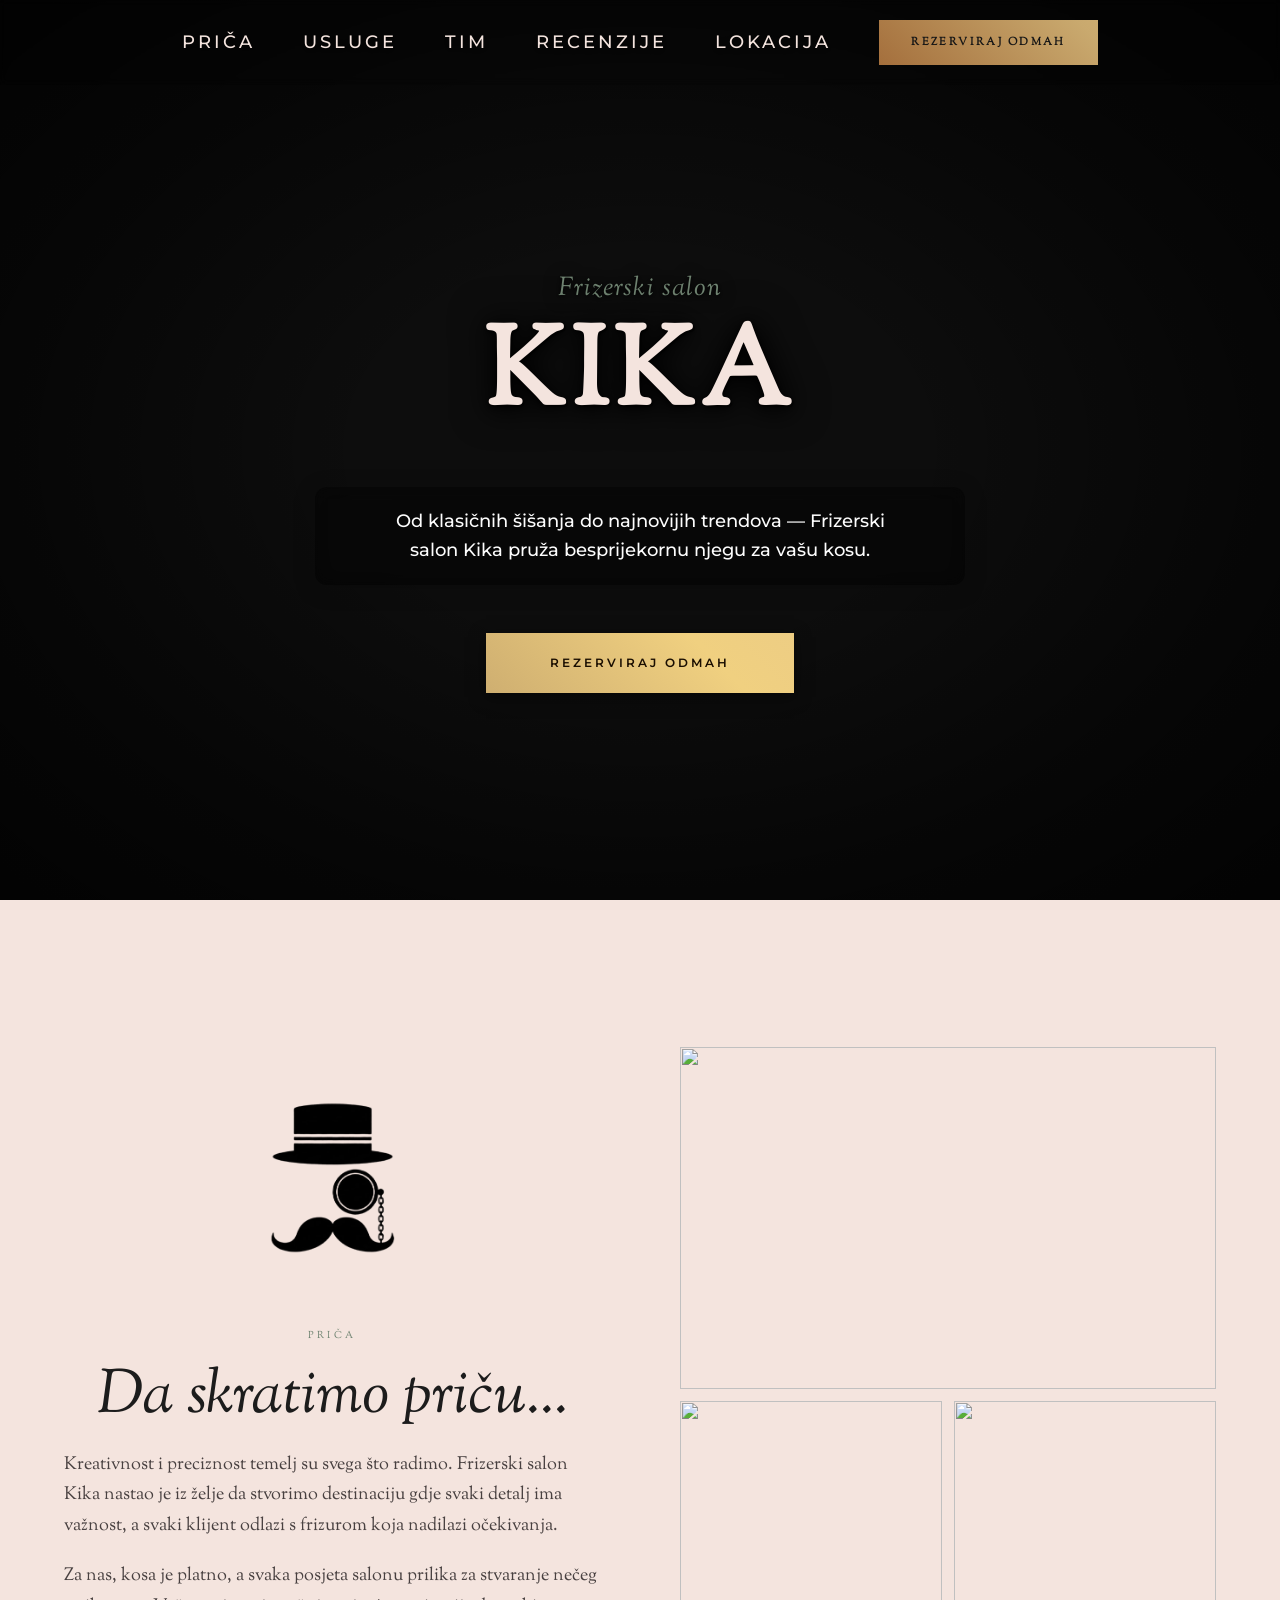
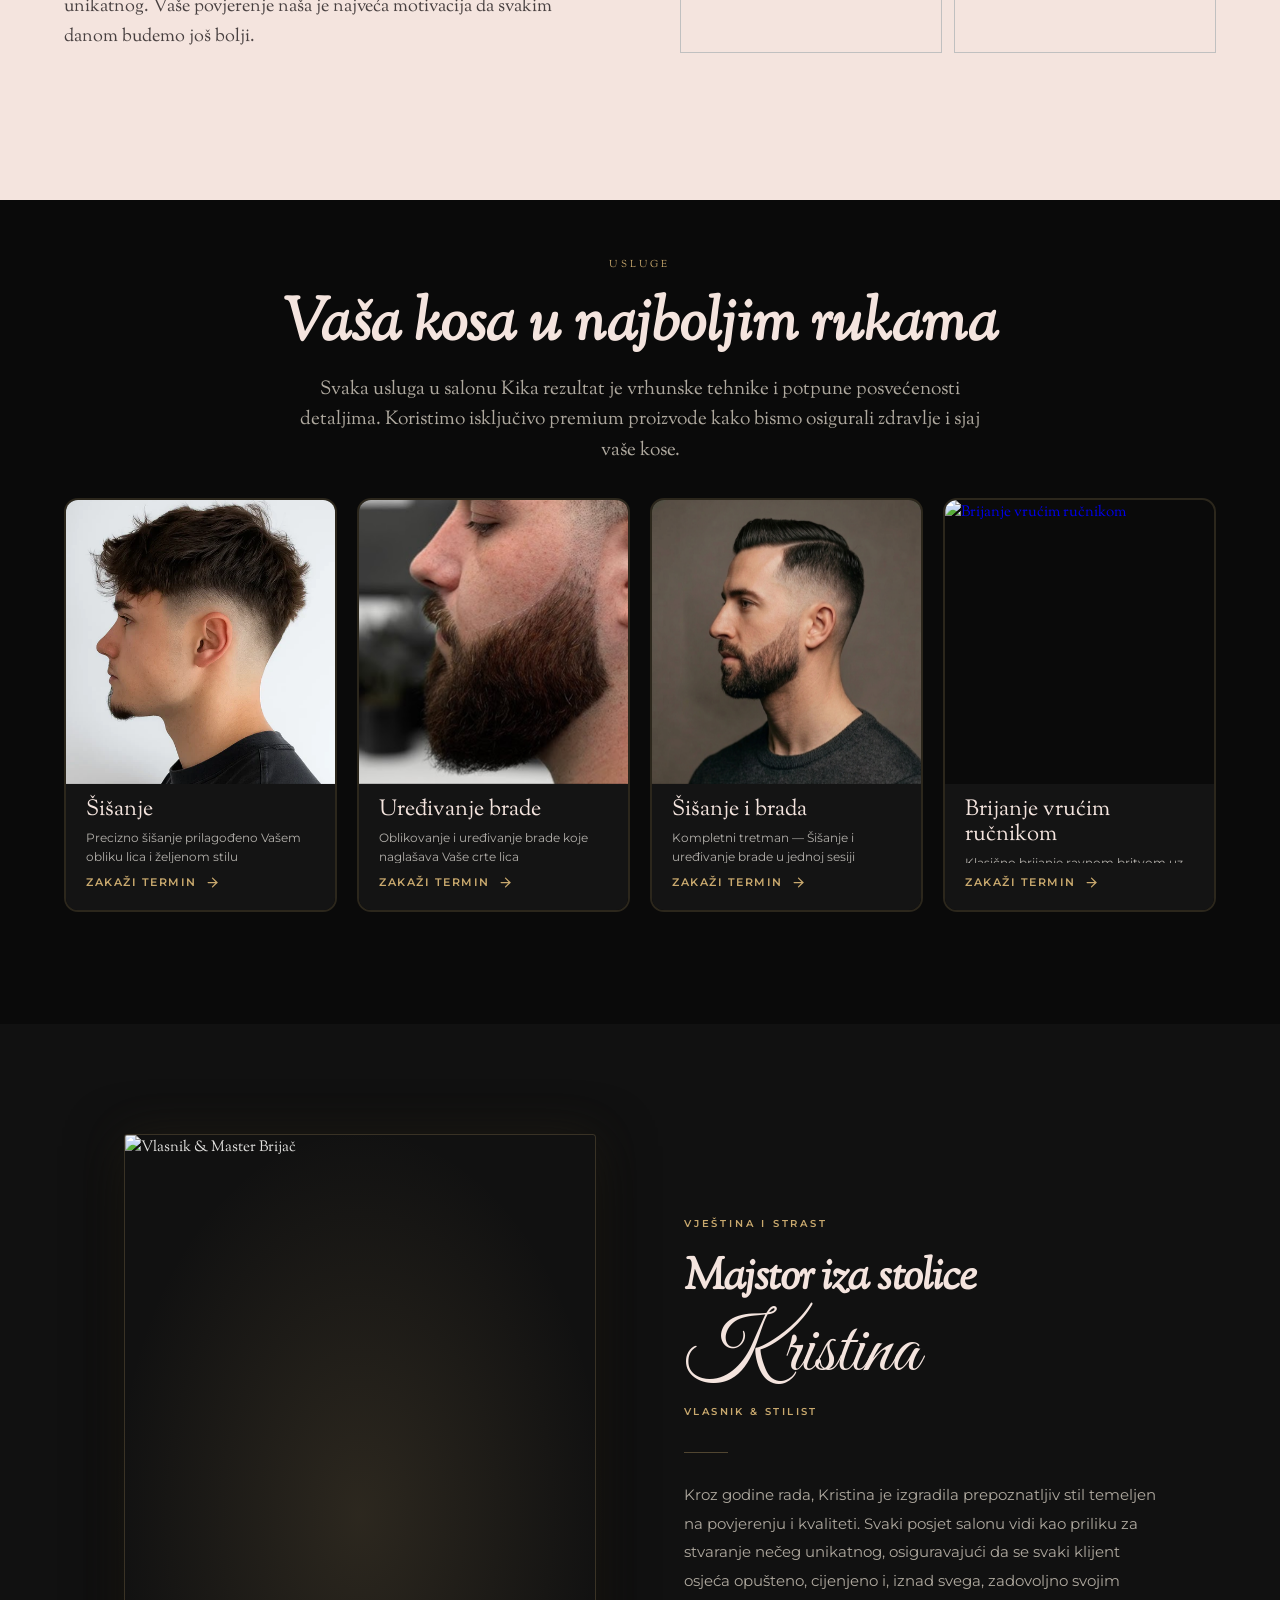
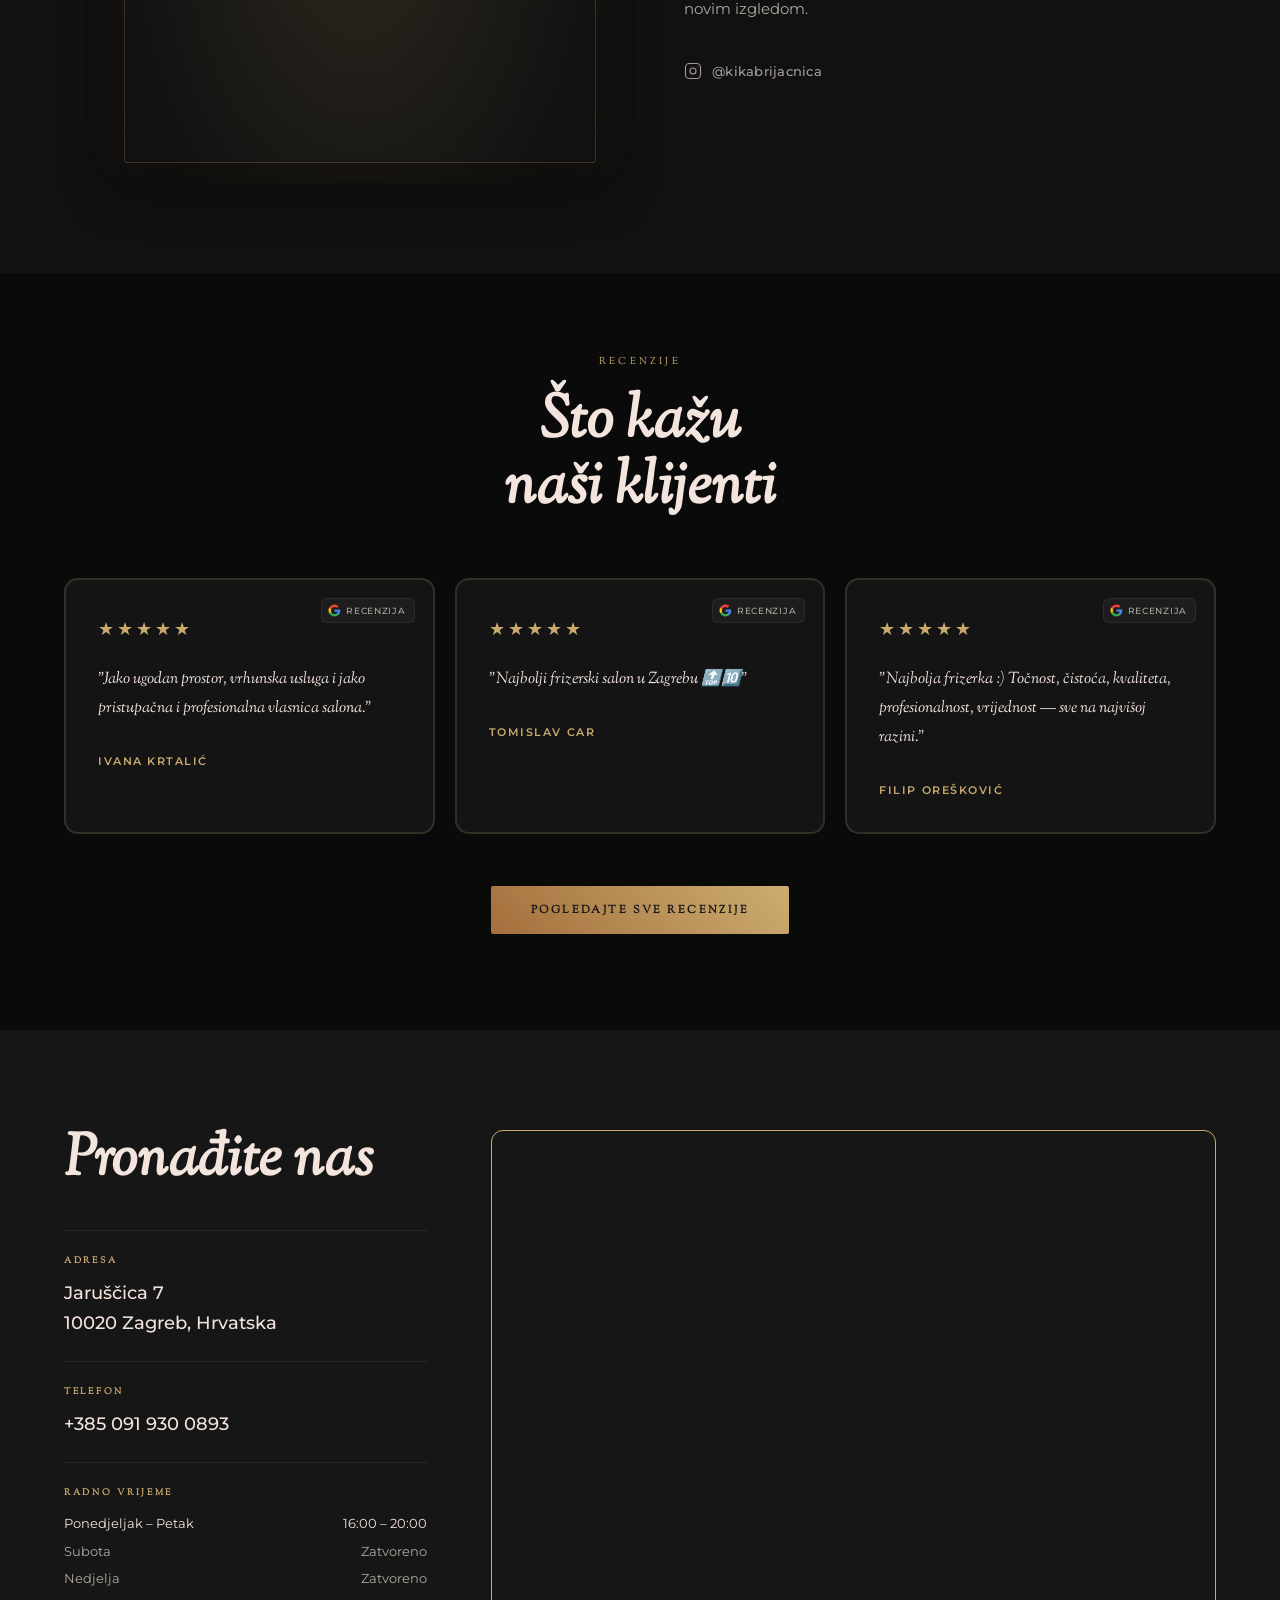
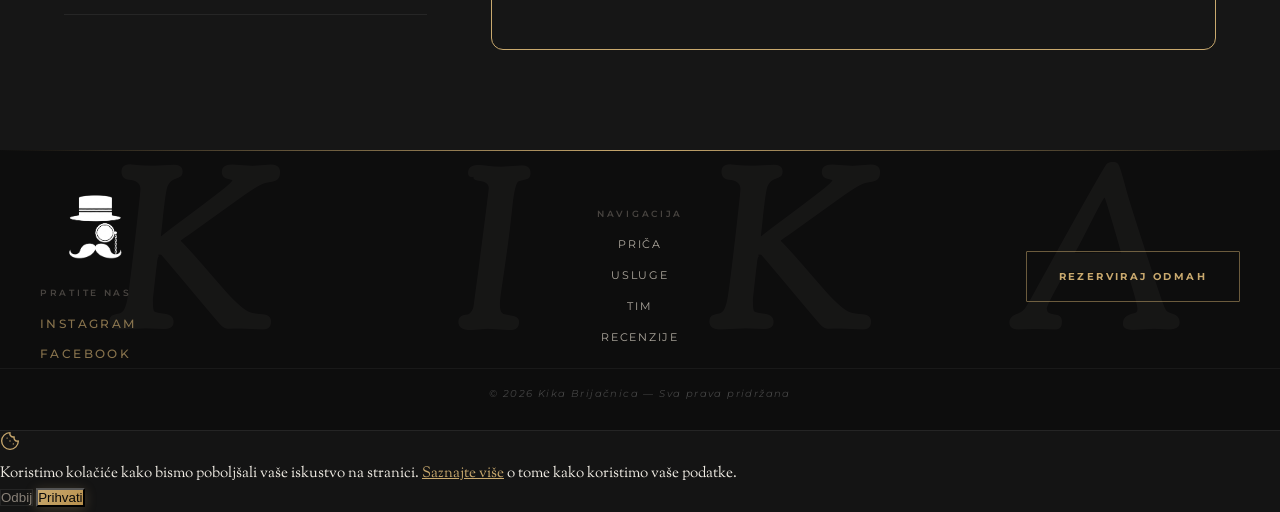
==== index.html @ 7598cb96 "Fix cookie banner not appearing — move JS after banner HTML The consent script was inside the main s" ====
<!DOCTYPE html>
<html lang="hr">
<head>
  <meta charset="UTF-8">
  <meta name="viewport" content="width=device-width, initial-scale=1.0">
  <title>Kika Brijačnica</title>
  <link rel="preconnect" href="https://fonts.googleapis.com">
  <link rel="preconnect" href="https://fonts.gstatic.com" crossorigin>
  <link href="https://fonts.googleapis.com/css2?family=Sorts+Mill+Goudy:ital@0;1&family=Montserrat:wght@300;400;500;600&family=Great+Vibes&display=swap" rel="stylesheet">
  <link rel="stylesheet" href="style.css">
  <style>
    body {
      background-color: var(--dark);
      color: var(--text-grey);
      font-family: 'Sorts Mill Goudy', Georgia, serif;
      font-size: 15px;
      line-height: 1.7;
    }

    /* ─── NAVIGACIJA ─── */
    nav#main-nav {
      position: fixed;
      top: 0; left: 0; right: 0;
      z-index: 100;
      display: flex;
      justify-content: center;
      padding: 0 32px;
      background: rgba(0, 0, 0, 0.1);
      backdrop-filter: blur(4px);
      -webkit-backdrop-filter: blur(4px);
      transition: top 0.45s cubic-bezier(0.4,0,0.2,1),
                  background 0.45s ease,
                  backdrop-filter 0.45s ease;
    }

    .nav-bar {
      width: 100%;
      max-width: 1100px;
      display: flex;
      align-items: center;
      justify-content: center;
      padding: 20px 0;
      transition: background 0.45s cubic-bezier(0.4,0,0.2,1),
                  padding 0.45s cubic-bezier(0.4,0,0.2,1),
                  border-radius 0.45s cubic-bezier(0.4,0,0.2,1),
                  box-shadow 0.45s cubic-bezier(0.4,0,0.2,1);
    }

    .nav-links-desktop {
      display: flex;
      align-items: center;
      gap: 48px;
    }

    .nav-link {
      font-family: 'Montserrat', sans-serif;
      font-size: 18px;
      font-weight: 500;
      text-transform: uppercase;
      letter-spacing: 3px;
      color: var(--cream);
      text-decoration: none;
      text-shadow: 0px 2px 10px rgba(0,0,0,0.9);
      transition: color 0.3s ease, transform 0.3s ease;
    }

    .nav-link:hover {
      color: #c9a96e;
      transform: translateY(-1px);
    }

    .nav-cta {
      position: relative;
      display: inline-block;
      padding: 13px 32px;
      border: none;
      color: var(--dark);
      background: linear-gradient(45deg, #a16a38, #c9a96e, #e8c88a);
      background-size: 200% 200%;
      background-position: left center;
      text-decoration: none;
      text-transform: uppercase;
      letter-spacing: 0.22em;
      font-size: 11px;
      font-family: 'Sorts Mill Goudy', serif;
      font-weight: 600;
      cursor: pointer;
      transition: background-position 0.5s ease, transform 0.3s ease;
      z-index: 0;
    }

    .nav-cta::after {
      content: '';
      position: absolute;
      inset: 0;
      top: 8px;
      background: linear-gradient(45deg, #a16a38, #c9a96e, #e8c88a);
      background-size: 200% 200%;
      background-position: left center;
      filter: blur(14px);
      opacity: 0;
      z-index: -1;
      transition: opacity 0.5s ease, background-position 0.5s ease;
    }

    .nav-cta:hover {
      background-position: right center;
      transform: translateY(-2px);
    }

    .nav-cta:hover::after {
      opacity: 0.65;
      background-position: right center;
    }

    .nav-hamburger {
      display: none;
      background: none;
      border: none;
      cursor: pointer;
      color: var(--cream);
      padding: 4px;
      line-height: 0;
    }

    /* ── Scrolled: floating pill (desktop only) ── */
    @media (min-width: 768px) {
      nav#main-nav.scrolled {
        top: 16px;
        background: transparent;
        backdrop-filter: none;
        -webkit-backdrop-filter: none;
      }
      nav#main-nav.scrolled .nav-bar {
        background: rgba(10, 10, 10, 0.82);
        backdrop-filter: blur(18px);
        -webkit-backdrop-filter: blur(18px);
        border-radius: 60px;
        padding: 14px 44px;
        border: 1px solid rgba(255,255,255,0.07);
        box-shadow: 0 8px 32px rgba(0,0,0,0.55);
      }
    }

    /* ── Mobile ── */
    @media (max-width: 767px) {
      .nav-links-desktop { display: none; }
      .nav-hamburger { display: flex; align-items: center; justify-content: center; }
      .nav-bar { justify-content: flex-end; padding: 16px 0; }
      nav#main-nav.scrolled .nav-bar {
        background: rgba(10, 10, 10, 0.82);
        backdrop-filter: blur(18px);
        -webkit-backdrop-filter: blur(18px);
        border-radius: 12px;
        padding: 10px 20px;
        border: 1px solid rgba(255,255,255,0.07);
        box-shadow: 0 4px 16px rgba(0,0,0,0.5);
      }
    }

    /* ── Mobile overlay menu ── */
    .nav-mobile {
      position: fixed;
      inset: 0;
      z-index: 99;
      background: rgba(10, 10, 10, 0.97);
      backdrop-filter: blur(20px);
      -webkit-backdrop-filter: blur(20px);
      display: flex;
      flex-direction: column;
      align-items: center;
      justify-content: center;
      gap: 0;
      opacity: 0;
      pointer-events: none;
      transition: opacity 0.35s cubic-bezier(0.4,0,0.2,1);
    }

    .nav-mobile.open {
      opacity: 1;
      pointer-events: auto;
    }

    .nav-mobile .nav-link {
      font-size: 28px;
      letter-spacing: 4px;
      padding: 18px 0;
      text-shadow: none;
      border-bottom: 1px solid rgba(255,255,255,0.06);
      width: 240px;
      text-align: center;
    }

    .nav-mobile .nav-cta {
      margin-top: 32px;
      font-size: 13px;
      padding: 16px 48px;
    }

    /* ─── HERO ─── */
    .hero {
      position: relative;
      min-height: 100vh;
      display: flex;
      align-items: center;
      overflow: hidden;
    }

    .hero-video {
      position: absolute;
      inset: 0;
      width: 100%;
      height: 100%;
      object-fit: cover;
      object-position: center center;
      z-index: 0;
    }

    /* uniform dark veil over the full video */
    .hero::before {
      content: '';
      position: absolute;
      inset: 0;
      background: rgba(0, 0, 0, 0.42);
      z-index: 1;
      pointer-events: none;
    }

    /* vignette — dark edges pull focus to the centre text */
    .hero::after {
      content: '';
      position: absolute;
      inset: 0;
      background: radial-gradient(
        ellipse at center,
        transparent 30%,
        rgba(0, 0, 0, 0.55) 70%,
        rgba(0, 0, 0, 0.80) 100%
      );
      z-index: 1;
      pointer-events: none;
    }

    .hero-inner {
      position: relative;
      z-index: 2;
      display: flex;
      flex-direction: column;
      align-items: center;
      justify-content: center;
      width: 100%;
      min-height: 100vh;
      padding: 140px 60px 80px;
      margin: 0;
      text-align: center;
    }

    .hero-badge {
      width: 220px;
      height: 220px;
      object-fit: contain;
      display: block;
      margin: 0 auto 32px;
    }

    .hero-content {
      display: flex;
      flex-direction: column;
      align-items: center;
      text-align: center;
    }

    .eyebrow {
      font-size: 26px;
      font-style: italic;
      color: var(--green);
      display: block;
      margin-bottom: 16px;
      letter-spacing: 0.04em;
      text-shadow: 0 2px 16px rgba(0,0,0,1), 0 1px 4px rgba(0,0,0,0.9);
    }

    .hero-title {
      font-size: clamp(64px, 9vw, 110px);
      line-height: 0.95;
      letter-spacing: 0.06em;
      color: var(--cream);
      text-transform: uppercase;
      margin-bottom: 36px;
      text-shadow:
        0 0 40px rgba(0,0,0,1),
        0 4px 24px rgba(0,0,0,0.95),
        0 2px 6px rgba(0,0,0,0.9),
        2px 2px 0px rgba(0,0,0,0.5);
    }

    .hero-body {
      font-family: 'Montserrat', sans-serif;
      font-size: 18px;
      font-weight: 500;
      color: #FDFDFD;
      line-height: 1.6;
      text-wrap: balance;
      margin-top: 20px;
      margin-bottom: 48px;
      margin-left: auto;
      margin-right: auto;
      max-width: 650px;
      padding: 20px;
      background-color: rgba(0, 0, 0, 0.3);
      backdrop-filter: blur(8px);
      -webkit-backdrop-filter: blur(8px);
      border-radius: 12px;
      filter: drop-shadow(0px 4px 10px rgba(0,0,0,0.5));
    }

    .cta-btn {
      position: relative;
      display: inline-block;
      padding: 20px 64px;
      border: none;
      color: #1a0e00;
      background: linear-gradient(45deg, #c9a96e, #f0d080, #e8c88a, #c9a96e);
      background-size: 250% 250%;
      background-position: left center;
      text-decoration: none;
      text-transform: uppercase;
      letter-spacing: 3px;
      font-size: 12px;
      font-family: 'Montserrat', sans-serif;
      font-weight: 600;
      cursor: pointer;
      box-shadow: 0 4px 15px rgba(0,0,0,0.5);
      transition: background-position 0.5s ease, transform 0.3s ease, filter 0.3s ease, box-shadow 0.3s ease;
      z-index: 0;
    }

    .cta-btn::after {
      content: '';
      position: absolute;
      inset: 0;
      top: 10px;
      background: linear-gradient(45deg, #c9a96e, #f0d080, #e8c88a);
      background-size: 250% 250%;
      background-position: left center;
      filter: blur(18px);
      opacity: 0;
      z-index: -1;
      transition: opacity 0.5s ease, background-position 0.5s ease;
    }

    .cta-btn:hover {
      background-position: right center;
      transform: translateY(-3px);
      filter: brightness(1.2);
      box-shadow: 0 8px 25px rgba(0,0,0,0.6);
    }

    .cta-btn:hover::after {
      opacity: 0.8;
      background-position: right center;
    }

    /* ─── SECTION LABEL ─── */
    .label {
      font-size: 10px;
      letter-spacing: 0.32em;
      text-transform: uppercase;
      color: var(--green);
      display: block;
      margin-bottom: 20px;
    }

    /* ─── PRIČA ─── */
    .story {
      background-color: var(--cream);
      min-height: 100vh;
      display: flex;
      align-items: center;
      /* apply font smoothing here so it cascades to all child text */
      -webkit-font-smoothing: antialiased;
      -moz-osx-font-smoothing: grayscale;
      /* counter any blurring introduced by the parent scale animation */
      backface-visibility: hidden;
      -webkit-backface-visibility: hidden;
    }

    .story-container {
      width: 100%;
      max-width: 1360px;
      margin: 0 auto;
      padding: 80px 64px;
      display: grid;
      grid-template-columns: 1fr 1fr;
      gap: 80px;
      /* stretch forces both columns to the same height as the taller one */
      align-items: stretch;
    }

    .story-text {
      display: flex;
      flex-direction: column;
      align-items: center;
      /* push items to fill the column height so the bottom of the text
         block aligns with the bottom of the image grid */
      justify-content: space-between;
      height: 100%;
    }

    .story-text .label {
      color: var(--green);
      margin-bottom: 0; /* spacing handled by space-between */
    }

    .story-text h2 {
      font-size: clamp(40px, 4.8vw, 62px);
      color: #1c1c1c;
      line-height: 1.08;
      font-style: italic;
      font-weight: 400;
      margin-bottom: 0; /* space-between manages the gaps */
      text-align: center;
      width: 100%;
    }

    .story-text p {
      font-size: 18px;
      font-weight: 500;
      color: #484040;
      line-height: 1.7;
      margin-bottom: 0; /* space-between manages the gaps */
      width: 100%;
      text-align: left;
    }

    .story-photos {
      display: grid;
      grid-template-columns: 1fr 1fr;
      grid-template-rows: 38vh 28vh;
      gap: 12px;
    }

    .story-photos .photo-wide {
      grid-column: 1 / -1;
    }

    .story-photos img {
      width: 100%;
      height: 100%;
      object-fit: cover;
      display: block;
    }

    /* ─── USLUGE ─── */
    .services {
      background-color: #0a0a0a;
      padding: 56px 0 112px;
      -webkit-font-smoothing: antialiased;
      -moz-osx-font-smoothing: grayscale;
    }

    .services-header {
      max-width: 1360px;
      margin: 0 auto 32px;
      padding: 0 64px;
      text-align: center;
    }

    .services-header .label { color: #c9a96e; }

    .services-header h2 {
      font-size: clamp(32px, 4.8vw, 60px);
      color: var(--cream);
      font-style: italic;
      line-height: 1.1;
      margin-bottom: 16px;
    }

    .services-header p {
      color: var(--medium-grey);
      font-size: 19px;
      max-width: 680px;
      line-height: 1.6;
      margin: 0 auto;
    }

    .services-grid {
      max-width: 1360px;
      margin: 0 auto;
      padding: 0 64px;
      display: grid;
      grid-template-columns: repeat(4, 1fr);
      gap: 20px;
    }

    .service-slide {
      opacity: 1;
    }

    /* ── 21st.dev spotlight-card border glow (element-relative coords) ── */
    .service-slide a {
      display: flex;
      flex-direction: column;
      height: clamp(360px, 46vh, 460px);
      text-decoration: none;
      position: relative;
      touch-action: pan-y;
      --base: 38;
      --spread: 20;
      --radius: 14;
      --border: 2;
      --size: 320;
      --border-size: calc(var(--border) * 1px);
      --spotlight-size: calc(var(--size) * 1px);
      --hue: calc(var(--base) + (var(--xp, 0) * var(--spread)));
      --border-spot-opacity: 1;
      --border-light-opacity: 0.5;
      border-radius: calc(var(--radius) * 1px);
      border: var(--border-size) solid rgba(201, 169, 110, 0.18);
      transition: border-color 0.25s ease, box-shadow 0.25s ease;
    }

    /* Box-shadow glow + spotlight — desktop only (viewport-based, reliable on all browsers) */
    @media (min-width: 769px) {
      .service-slide a:hover {
        border-color: rgba(201, 169, 110, 0.55);
        box-shadow: 0 0 28px rgba(201, 169, 110, 0.4), 0 0 64px rgba(201, 169, 110, 0.18);
      }
    }

    /* Kill spotlight gradient variables on mobile */
    @media (max-width: 768px) {
      .service-slide a {
        --border-spot-opacity: 0;
        --border-light-opacity: 0;
      }
    }

    /* Shared pseudo-element base — border-strip masked gradient overlay */
    .service-slide a::before,
    .service-slide a::after {
      pointer-events: none;
      content: "";
      position: absolute;
      inset: calc(var(--border-size) * -1);
      border: var(--border-size) solid transparent;
      border-radius: calc(var(--radius) * 1px + var(--border-size));
      mask: linear-gradient(transparent, transparent), linear-gradient(white, white);
      mask-clip: padding-box, border-box;
      mask-composite: intersect;
      -webkit-mask: linear-gradient(#fff 0 0) content-box, linear-gradient(#fff 0 0);
      -webkit-mask-composite: xor;
    }

    /* Gold spotlight — element-relative cursor coords, border strip only */
    .service-slide a::before {
      background-image: radial-gradient(
        calc(var(--spotlight-size) * 0.75) calc(var(--spotlight-size) * 0.75) at
        var(--cx, -9999px) var(--cy, -9999px),
        hsl(var(--hue) 100% 65% / var(--border-spot-opacity)),
        transparent 100%
      );
      filter: brightness(3);
    }

    /* White sparkle — crisp hot-spot on the lit edge */
    .service-slide a::after {
      background-image: radial-gradient(
        calc(var(--spotlight-size) * 0.5) calc(var(--spotlight-size) * 0.5) at
        var(--cx, -9999px) var(--cy, -9999px),
        hsl(0 0% 100% / var(--border-light-opacity)),
        transparent 100%
      );
    }

    /* Blurred inner element — creates soft diffuse outer bloom via its ::before */
    .service-glow-inner {
      position: absolute;
      inset: 0;
      border-radius: calc(var(--radius) * 1px);
      filter: blur(calc(var(--border-size) * 10));
      background: none;
      pointer-events: none;
      will-change: filter;
    }

    .service-glow-inner::before {
      pointer-events: none;
      content: "";
      position: absolute;
      inset: -10px;
      border: 10px solid transparent;
      border-radius: calc(var(--radius) * 1px);
      background-image: radial-gradient(
        calc(var(--spotlight-size) * 0.75) calc(var(--spotlight-size) * 0.75) at
        var(--cx, -9999px) var(--cy, -9999px),
        hsl(var(--hue) 100% 65% / var(--border-spot-opacity)),
        transparent 100%
      );
      filter: brightness(3);
      mask: linear-gradient(transparent, transparent), linear-gradient(white, white);
      mask-clip: padding-box, border-box;
      mask-composite: intersect;
      -webkit-mask: linear-gradient(#fff 0 0) content-box, linear-gradient(#fff 0 0);
      -webkit-mask-composite: xor;
    }

    .service-card-img-wrap {
      flex: 3;
      min-height: 0;
      overflow: hidden;
      border-radius: 12px 12px 0 0;
    }

    .service-card-img {
      width: 100%;
      height: 100%;
      object-fit: cover;
      object-position: center;
      display: block;
      transition: transform 0.45s ease;
      will-change: transform;
    }

    .service-slide a:hover .service-card-img {
      transform: scale(1.06);
    }

    .service-card-text-body {
      flex: 1;
      min-height: 0;
      display: flex;
      flex-direction: column;
      padding: 14px 20px 18px;
      background: #141414;
      border-radius: 0 0 12px 12px;
    }

    .service-card-title {
      font-family: 'Sorts Mill Goudy', Georgia, serif;
      font-size: 22px;
      font-weight: 400;
      color: var(--cream);
      margin-bottom: 6px;
      line-height: 1.15;
    }

    .service-card-desc {
      font-family: 'Montserrat', sans-serif;
      font-size: 12px;
      font-weight: 400;
      color: rgba(240,236,228,0.72);
      line-height: 1.55;
      margin-bottom: 10px;
      display: -webkit-box;
      -webkit-line-clamp: 2;
      line-clamp: 2;
      -webkit-box-orient: vertical;
      overflow: hidden;
    }

    .service-card-link {
      display: flex;
      align-items: center;
      gap: 8px;
      font-family: 'Montserrat', sans-serif;
      font-size: 11px;
      font-weight: 600;
      letter-spacing: 0.14em;
      text-transform: uppercase;
      color: #c9a96e;
      transition: gap 0.25s ease;
      margin-top: auto;
    }

    .service-card-link svg {
      width: 15px;
      height: 15px;
      stroke: currentColor;
      fill: none;
      stroke-width: 2;
      stroke-linecap: round;
      stroke-linejoin: round;
      display: block;
      transition: transform 0.25s ease;
    }

    .service-slide a:hover .service-card-link { gap: 13px; }
    .service-slide a:hover .service-card-link svg { transform: translateX(3px); }

    /* ─── SERVICES: mobile ─── */
    @media (max-width: 768px) {
      .services-grid {
        grid-template-columns: 1fr;
        padding: 0 20px;
        gap: 20px;
      }

      .service-slide a {
        height: auto;
      }

      .service-card-img-wrap {
        flex: none;
        height: 220px;
      }

      .service-card-title {
        font-size: 18px;
      }

      .service-card-text-body {
        padding: 12px 16px 16px;
      }
    }

    /* ─── TIM ─── */
    .team {
      background-color: #111;
      padding: 110px 0;
    }

    .team-container {
      max-width: 1160px;
      margin: 0 auto;
      padding: 0 64px;
    }

    .team-split {
      display: grid;
      grid-template-columns: 1fr 1fr;
      gap: 88px;
      align-items: center;
    }

    .team-photo-side {
      position: relative;
    }

    .team-photo-glow {
      position: absolute;
      inset: -20px;
      border-radius: 6px;
      background: radial-gradient(ellipse at 50% 60%, rgba(201,169,110,0.15) 0%, transparent 68%);
      z-index: 0;
      pointer-events: none;
    }

    .team-photo-frame {
      position: relative;
      z-index: 1;
      border-radius: 3px;
      overflow: hidden;
      border: 1px solid rgba(201,169,110,0.22);
      box-shadow: 0 0 48px rgba(201,169,110,0.1), 0 12px 56px rgba(0,0,0,0.75);
    }

    .team-photo-frame img {
      width: 100%;
      display: block;
      aspect-ratio: 3/4;
      object-fit: cover;
    }

    .team-content-side {
      display: flex;
      flex-direction: column;
    }

    .team-eyebrow {
      font-family: 'Montserrat', sans-serif;
      font-size: 10px;
      font-weight: 600;
      letter-spacing: 0.28em;
      text-transform: uppercase;
      color: #c9a96e;
      margin-bottom: 22px;
    }

    .team-content-side h2 {
      font-family: 'Sorts Mill Goudy', Georgia, serif;
      font-size: clamp(26px, 3.5vw, 44px);
      color: var(--cream);
      font-style: italic;
      letter-spacing: -0.02em;
      line-height: 1.15;
      margin-bottom: 8px;
    }

    .team-barber-name {
      font-family: 'Great Vibes', cursive;
      font-size: clamp(52px, 6vw, 82px);
      color: var(--cream);
      line-height: 1.05;
      margin-bottom: 10px;
    }

    .team-barber-title {
      font-family: 'Montserrat', sans-serif;
      font-size: 10px;
      font-weight: 600;
      letter-spacing: 0.24em;
      text-transform: uppercase;
      color: #c9a96e;
      margin-bottom: 32px;
    }

    .team-divider {
      width: 44px;
      height: 1px;
      background: rgba(201,169,110,0.35);
      margin-bottom: 28px;
    }

    .team-bio {
      font-family: 'Montserrat', sans-serif;
      font-size: 15px;
      color: var(--medium-grey);
      line-height: 1.9;
      margin-bottom: 36px;
    }

    .team-insta {
      display: inline-flex;
      align-items: center;
      gap: 10px;
      font-family: 'Montserrat', sans-serif;
      font-size: 13px;
      font-weight: 500;
      color: var(--cream);
      opacity: 0.65;
      text-decoration: none;
      letter-spacing: 0.02em;
      transition: opacity 0.3s cubic-bezier(0.16, 1, 0.3, 1), color 0.3s cubic-bezier(0.16, 1, 0.3, 1);
      width: fit-content;
    }

    .team-insta:hover {
      opacity: 1;
      color: #c9a96e;
    }

    .team-insta svg {
      width: 18px;
      height: 18px;
      stroke: currentColor;
      fill: none;
      flex-shrink: 0;
    }

    @media (max-width: 860px) {
      .team-split {
        grid-template-columns: 1fr;
        gap: 48px;
      }
      .team-container {
        padding: 0 24px;
      }
      .team {
        padding: 80px 0;
      }
      .team-photo-frame img {
        aspect-ratio: 4/5;
      }
    }

    @media (max-width: 768px) {
      .team-split {
        display: flex;
        flex-direction: column;
        gap: 36px;
      }
      .team-content-side {
        order: 1;
      }
      .team-photo-side {
        order: 2;
      }
    }

    /* ─── RECENZIJE ─── */
    .reviews {
      background-color: #0a0a0a;
      padding: 80px 0 96px;
      -webkit-font-smoothing: antialiased;
      -moz-osx-font-smoothing: grayscale;
    }

    .reviews-header {
      max-width: 1360px;
      margin: 0 auto 56px;
      padding: 0 64px;
      text-align: center;
    }

    .reviews-header .label { color: #c9a96e; }

    .reviews-header h2 {
      font-size: clamp(32px, 4.8vw, 60px);
      color: var(--cream);
      font-style: italic;
      line-height: 1.1;
    }

    .reviews-grid {
      max-width: 1360px;
      margin: 0 auto;
      padding: 0 64px;
      display: grid;
      grid-template-columns: repeat(3, 1fr);
      gap: 20px;
    }

    /* Review card with same glow technique as service cards */
    .review-card {
      touch-action: pan-y;
      position: relative;
      --base: 38;
      --spread: 20;
      --radius: 14;
      --border: 2;
      --size: 300;
      --border-size: calc(var(--border) * 1px);
      --spotlight-size: calc(var(--size) * 1px);
      --hue: calc(var(--base) + (var(--xp, 0) * var(--spread)));
      --border-spot-opacity: 1;
      --border-light-opacity: 0.5;
      border-radius: calc(var(--radius) * 1px);
      border: var(--border-size) solid rgba(201, 169, 110, 0.18);
      background: #141414;
      padding: 36px 32px 32px;
      transition: border-color 0.25s ease, box-shadow 0.25s ease;
    }

    /* Box-shadow glow + spotlight — desktop only */
    @media (min-width: 769px) {
      .review-card:hover {
        border-color: rgba(201, 169, 110, 0.55);
        box-shadow: 0 0 28px rgba(201, 169, 110, 0.4), 0 0 64px rgba(201, 169, 110, 0.18);
      }
    }

    /* Kill spotlight gradient variables on mobile */
    @media (max-width: 768px) {
      .review-card {
        --border-spot-opacity: 0;
        --border-light-opacity: 0;
      }
    }

    .review-card::before,
    .review-card::after {
      pointer-events: none;
      content: "";
      position: absolute;
      inset: calc(var(--border-size) * -1);
      border: var(--border-size) solid transparent;
      border-radius: calc(var(--radius) * 1px + var(--border-size));
      mask: linear-gradient(transparent, transparent), linear-gradient(white, white);
      mask-clip: padding-box, border-box;
      mask-composite: intersect;
      -webkit-mask: linear-gradient(#fff 0 0) content-box, linear-gradient(#fff 0 0);
      -webkit-mask-composite: xor;
    }

    .review-card::before {
      background-image: radial-gradient(
        calc(var(--spotlight-size) * 0.75) calc(var(--spotlight-size) * 0.75) at
        var(--cx, -9999px) var(--cy, -9999px),
        hsl(var(--hue) 100% 65% / var(--border-spot-opacity)),
        transparent 100%
      );
      filter: brightness(3);
    }

    .review-card::after {
      background-image: radial-gradient(
        calc(var(--spotlight-size) * 0.5) calc(var(--spotlight-size) * 0.5) at
        var(--cx, -9999px) var(--cy, -9999px),
        hsl(0 0% 100% / var(--border-light-opacity)),
        transparent 100%
      );
    }

    .review-glow-inner {
      position: absolute;
      inset: 0;
      border-radius: calc(var(--radius) * 1px);
      filter: blur(calc(var(--border-size) * 10));
      background: none;
      pointer-events: none;
      will-change: filter;
    }

    .review-glow-inner::before {
      pointer-events: none;
      content: "";
      position: absolute;
      inset: -10px;
      border: 10px solid transparent;
      border-radius: calc(var(--radius) * 1px);
      background-image: radial-gradient(
        calc(var(--spotlight-size) * 0.75) calc(var(--spotlight-size) * 0.75) at
        var(--cx, -9999px) var(--cy, -9999px),
        hsl(var(--hue) 100% 65% / var(--border-spot-opacity)),
        transparent 100%
      );
      filter: brightness(3);
      mask: linear-gradient(transparent, transparent), linear-gradient(white, white);
      mask-clip: padding-box, border-box;
      mask-composite: intersect;
      -webkit-mask: linear-gradient(#fff 0 0) content-box, linear-gradient(#fff 0 0);
      -webkit-mask-composite: xor;
    }

    .review-stars {
      color: #c9a96e;
      font-size: 18px;
      letter-spacing: 3px;
      margin-bottom: 20px;
      display: block;
    }

    .review-quote {
      font-family: 'Sorts Mill Goudy', Georgia, serif;
      font-size: 16px;
      font-style: italic;
      color: var(--cream);
      line-height: 1.8;
      margin-bottom: 28px;
    }

    .review-author {
      font-family: 'Montserrat', sans-serif;
      font-size: 11px;
      font-weight: 600;
      letter-spacing: 0.14em;
      text-transform: uppercase;
      color: #c9a96e;
    }

    .review-author-sub {
      font-family: 'Montserrat', sans-serif;
      font-size: 12px;
      font-weight: 400;
      color: var(--medium-grey);
      margin-top: 4px;
    }

    /* Google badge in card corner */
    .review-google-badge {
      position: absolute;
      top: 18px;
      right: 18px;
      display: flex;
      align-items: center;
      gap: 5px;
      background: rgba(255,255,255,0.04);
      border: 1px solid rgba(255,255,255,0.07);
      border-radius: 6px;
      padding: 4px 8px 4px 6px;
      font-family: 'Montserrat', sans-serif;
      font-size: 9px;
      font-weight: 500;
      letter-spacing: 0.08em;
      color: var(--medium-grey);
      text-transform: uppercase;
      pointer-events: none;
    }

    .review-google-badge svg {
      width: 13px;
      height: 13px;
      flex-shrink: 0;
    }

    /* "Pogledajte sve recenzije" CTA */
    .reviews-cta-wrap {
      text-align: center;
      margin-top: 52px;
    }

    .reviews-btn {
      position: relative;
      display: inline-block;
      padding: 15px 40px;
      border: none;
      color: var(--dark);
      background: linear-gradient(45deg, #a16a38, #c9a96e, #e8c88a);
      background-size: 200% 200%;
      background-position: left center;
      text-decoration: none;
      text-transform: uppercase;
      letter-spacing: 0.22em;
      font-size: 11px;
      font-family: 'Sorts Mill Goudy', serif;
      font-weight: 600;
      cursor: pointer;
      border-radius: 2px;
      transition: background-position 0.5s ease, transform 0.3s ease;
      z-index: 0;
    }

    .reviews-btn::after {
      content: '';
      position: absolute;
      inset: 0;
      top: 8px;
      background: linear-gradient(45deg, #a16a38, #c9a96e, #e8c88a);
      background-size: 200% 200%;
      background-position: left center;
      filter: blur(14px);
      opacity: 0;
      z-index: -1;
      border-radius: 2px;
      transition: opacity 0.5s ease, background-position 0.5s ease;
    }

    .reviews-btn:hover {
      background-position: right center;
      transform: translateY(-1px);
    }

    .reviews-btn:hover::after {
      opacity: 0.55;
      background-position: right center;
    }

    @media (max-width: 900px) {
      .reviews-grid { grid-template-columns: repeat(2, 1fr); }
    }
    @media (max-width: 600px) {
      .reviews-grid { grid-template-columns: 1fr; padding: 0 20px; }
      .reviews-header { padding: 0 20px; }
    }

    /* ─── LOKACIJA ─── */
    .location {
      background-color: var(--dark);
      padding: 100px 0;
    }

    .location-container {
      width: 100%;
      padding: 0 64px;
      display: grid;
      grid-template-columns: 4fr 8fr;
      gap: 64px;
      align-items: stretch;
    }

    .location-text {
      display: flex;
      flex-direction: column;
    }

    .location-text .label {
      display: block;
      margin-bottom: 14px;
    }

    .location-text h2 {
      font-size: clamp(36px, 4.5vw, 58px);
      color: var(--cream);
      font-style: italic;
      line-height: 1.1;
      margin-bottom: 36px;
    }

    .location-info {
      padding: 22px 0;
      border-top: 1px solid rgba(255,255,255,0.07);
    }

    .location-info:last-child {
      border-bottom: 1px solid rgba(255,255,255,0.07);
    }

    .location-info h4 {
      font-size: 9px;
      letter-spacing: 0.3em;
      text-transform: uppercase;
      color: #c9a96e;
      margin-bottom: 10px;
    }

    .location-info p {
      color: var(--cream);
      font-size: 14px;
      line-height: 1.85;
    }

    .location-info p.contact-value {
      font-family: 'Montserrat', sans-serif;
      font-size: 18px;
      font-weight: 500;
      line-height: 1.7;
    }

    .location-hours-row {
      display: flex;
      justify-content: space-between;
      font-family: 'Montserrat', sans-serif;
      font-size: 13px;
      font-weight: 400;
      color: var(--cream);
      line-height: 2.1;
    }

    .location-hours-row.closed {
      color: var(--medium-grey);
    }

    .location-map {
      border-radius: 12px;
      overflow: hidden;
      border: 1px solid #c9a96e;
      line-height: 0;
      height: 100%;
      min-height: 520px;
    }

    .location-map iframe {
      width: 100%;
      height: 100%;
      display: block;
      border: 0;
      filter: invert(90%) hue-rotate(180deg) saturate(0.9) brightness(0.85);
    }

    @media (max-width: 900px) {
      .location-container {
        grid-template-columns: 1fr;
        padding: 0 24px;
        gap: 40px;
      }
      .location-map {
        height: auto;
        min-height: 0;
      }
      .location-map iframe {
        height: 320px;
      }
    }

    /* ─── FOOTER ─── */
    footer {
      background-color: #0d0d0d;
      position: relative;
      overflow: hidden;
      padding: 0;
    }

    .footer-thread {
      height: 1px;
      background: linear-gradient(to right, transparent 0%, #c9a96e 50%, transparent 100%);
    }

    /* Full-width band — content overlay anchors to this, letters anchor to footer-inner inside it.
       margin-bottom: -33px absorbs the font's descender metric gap so the space below the visible
       letter shapes matches the space above them (top gap ≈ 42px, was 42px vs 75px before). */
    .footer-body {
      position: relative;
      height: 250px;
      overflow: hidden;
      margin-bottom: -33px;
    }

    /* Letter container: centered, fixed-width — KIKA stays bounded to 1200px */
    .footer-inner {
      position: relative;
      max-width: 1200px;
      margin: 0 auto;
      height: 250px;
      overflow: hidden;
    }

    /* Background layer: 4 equal letter columns, each 300px (= 1200 / 4).
       Letters are centered within their column (text-align: center).
       font-size chosen so cap letters have ~20px clearance inside the 250px height. */
    .footer-kika {
      position: absolute;
      inset: 0;
      display: flex;
      align-items: center;
      pointer-events: none;
      user-select: none;
    }

    .footer-kika span {
      flex: 1;
      font-family: 'Sorts Mill Goudy', Georgia, serif;
      font-size: 220px;
      font-style: italic;
      font-weight: 900;
      color: #f4e4de;
      opacity: 0.04;
      line-height: 1;
      text-align: center;
    }

    /* Content overlay anchors to .footer-body (full viewport width), NOT .footer-inner.
       KIKA letters stay inside the 1200px centered box; logo+button act as outer bookends.
       1fr auto 1fr: equal side cells force nav to exact screen center at all widths. */
    .footer-content {
      position: absolute;
      inset: 0;
      z-index: 10;
      display: grid;
      grid-template-columns: 1fr auto 1fr;
      align-items: center;
      padding: 0 40px;
      gap: 0;
    }

    .footer-left {
      display: flex;
      flex-direction: column;
      align-items: flex-start;
      justify-self: start;
    }

    .footer-center {
      display: flex;
      flex-direction: column;
      align-items: center;
    }

    .footer-right {
      display: flex;
      flex-direction: column;
      align-items: flex-end;
      justify-content: center;
      justify-self: end;
    }

    .footer-logo {
      height: 77px;
      width: auto;
      display: block;
      margin-bottom: 20px;
    }

    .footer-col-label {
      font-family: 'Montserrat', sans-serif;
      font-size: 9px;
      font-weight: 600;
      letter-spacing: 0.3em;
      text-transform: uppercase;
      color: #484440;
      margin-bottom: 14px;
    }

    .footer-social {
      display: flex;
      flex-direction: column;
      gap: 10px;
    }

    .footer-social a {
      font-family: 'Montserrat', sans-serif;
      font-size: 12px;
      font-weight: 500;
      letter-spacing: 0.2em;
      text-transform: uppercase;
      color: #c9a96e;
      text-decoration: none;
      opacity: 0.65;
      transition: opacity 0.25s cubic-bezier(0.16,1,0.3,1);
      width: fit-content;
    }

    .footer-social a:hover { opacity: 1; }

    .footer-nav {
      display: flex;
      flex-direction: column;
      gap: 12px;
      align-items: center;
    }

    .footer-nav a {
      font-family: 'Montserrat', sans-serif;
      font-size: 11px;
      font-weight: 400;
      letter-spacing: 0.16em;
      text-transform: uppercase;
      color: var(--medium-grey);
      text-decoration: none;
      transition: color 0.25s cubic-bezier(0.16,1,0.3,1);
      width: fit-content;
    }

    .footer-nav a:hover { color: #c9a96e; }

    .footer-cta-btn {
      display: inline-block;
      font-family: 'Montserrat', sans-serif;
      font-size: 10px;
      font-weight: 700;
      letter-spacing: 0.24em;
      text-transform: uppercase;
      color: #c9a96e;
      background: transparent;
      border: 1px solid rgba(201,169,110,0.5);
      text-decoration: none;
      padding: 16px 32px;
      border-radius: 1px;
      position: relative;
      overflow: hidden;
      transition: color 0.4s cubic-bezier(0.16,1,0.3,1),
                  border-color 0.4s cubic-bezier(0.16,1,0.3,1);
    }

    .footer-cta-btn::before {
      content: '';
      position: absolute;
      inset: 0;
      background: linear-gradient(90deg, #a16a38, #c9a96e 60%, #e8c88a);
      transform: translateX(-101%);
      transition: transform 0.45s cubic-bezier(0.16,1,0.3,1);
      z-index: 0;
    }

    .footer-cta-btn span {
      position: relative;
      z-index: 1;
    }

    .footer-cta-btn:hover {
      color: #111;
      border-color: #c9a96e;
    }

    .footer-cta-btn:hover::before {
      transform: translateX(0);
    }

    .footer-bottom {
      position: relative;
      z-index: 10;
      border-top: 1px solid rgba(255,255,255,0.05);
      padding: 16px 80px 28px;
      text-align: center;
    }

    .footer-copy {
      font-family: 'Montserrat', sans-serif;
      font-size: 10px;
      color: #444;
      letter-spacing: 0.14em;
      font-style: italic;
    }

    @media (max-width: 1024px) {
      .footer-kika { display: none; }
      .footer-body { height: auto; margin-bottom: 0; }
      .footer-inner { height: auto; overflow: visible; }
      .footer-content {
        position: static;
        grid-template-columns: 1fr;
        padding: 56px 40px 48px;
        gap: 36px;
      }
      .footer-left,
      .footer-center,
      .footer-right { align-items: flex-start; }
      .footer-nav { align-items: flex-start; }
      .footer-bottom { padding: 16px 40px 28px; }
    }

    @media (max-width: 768px) {
      .footer-content {
        gap: 28px;
        text-align: center;
      }
      .footer-left,
      .footer-center,
      .footer-right {
        align-items: center;
        justify-self: stretch;
      }
      .footer-logo {
        margin: 0 auto 20px;
      }
      .footer-social,
      .footer-nav {
        align-items: center;
        width: 100%;
      }
      .footer-social a,
      .footer-nav a {
        width: auto;
        text-align: center;
      }
      .footer-right {
        align-items: center;
      }
      .footer-cta-btn {
        display: block;
        margin: 0 auto;
        width: fit-content;
      }
    }

    @media (max-width: 600px) {
      .footer-content { padding: 48px 24px 40px; }
      .footer-bottom { padding: 16px 24px 24px; }
    }

    /* ─── HERO LOAD ANIMATIONS ─── */
    @keyframes heroIn {
      from { opacity: 0; transform: translateY(28px); }
      to   { opacity: 1; transform: translateY(0); }
    }

    .eyebrow    { animation: heroIn 1.3s cubic-bezier(0.16, 1, 0.3, 1) 0.15s both; }
    .hero-title { animation: heroIn 1.4s cubic-bezier(0.16, 1, 0.3, 1) 0.30s both; }
    .hero-body  { animation: heroIn 1.3s cubic-bezier(0.16, 1, 0.3, 1) 0.50s both; }
    .cta-btn    { animation: heroIn 1.3s cubic-bezier(0.16, 1, 0.3, 1) 0.65s both; }

    /* ─── CONTAINERSCROLL PERSPECTIVE WRAPPER ─── */
    .scroll-container-wrap {
      perspective: 1200px;
      perspective-origin: center 30%;
    }

    .scroll-container-wrap .services-grid {
      will-change: transform;
      backface-visibility: hidden;
      -webkit-backface-visibility: hidden;
    }
  </style>
</head>
<body>

<!-- NAVIGACIJA -->
<nav id="main-nav">
  <div class="nav-bar">
    <div class="nav-links-desktop">
      <a href="#prica" class="nav-link">Priča</a>
      <a href="#usluge" class="nav-link">Usluge</a>
      <a href="#tim" class="nav-link">Tim</a>
      <a href="#recenzije" class="nav-link">Recenzije</a>
      <a href="#lokacija" class="nav-link">Lokacija</a>
      <a href="booking.html" class="nav-cta">Rezerviraj odmah</a>
    </div>
    <button class="nav-hamburger" id="nav-hamburger" aria-label="Otvori izbornik">
      <svg id="hamburger-icon" width="28" height="28" viewBox="0 0 32 32" fill="none" stroke="currentColor" stroke-width="2.5" stroke-linecap="round" stroke-linejoin="round">
        <line x1="4" y1="10" x2="28" y2="10"/>
        <line x1="4" y1="16" x2="28" y2="16"/>
        <line x1="4" y1="22" x2="28" y2="22"/>
      </svg>
    </button>
  </div>
</nav>

<!-- Mobile menu overlay -->
<div class="nav-mobile" id="nav-mobile">
  <a href="#prica" class="nav-link">Priča</a>
  <a href="#usluge" class="nav-link">Usluge</a>
  <a href="#tim" class="nav-link">Tim</a>
  <a href="#recenzije" class="nav-link">Recenzije</a>
  <a href="#lokacija" class="nav-link">Lokacija</a>
  <a href="#lokacija" class="nav-cta">Rezerviraj odmah</a>
</div>

<!-- HERO -->
<section class="hero">
  <video class="hero-video" autoplay loop muted playsinline>
    <source src="Take_the_existing_animation_an_Kling_30__64232.mp4" type="video/mp4">
  </video>

  <div class="hero-inner">
    <div class="hero-content">
      <span class="eyebrow">Frizerski salon</span>
      <h1 class="hero-title">Kika</h1>
      <p class="hero-body">
        Od klasičnih šišanja do najnovijih trendova — Frizerski salon Kika pruža besprijekornu njegu za vašu kosu.
      </p>
      <a href="booking.html" class="cta-btn">Rezerviraj odmah</a>
    </div>
  </div>
</section>

<!-- PRIČA -->
<section class="story" id="prica">
  <div class="story-container">
    <div class="story-text">
      <img src="Gemini_Generated_Image_wj0z25wj0z25wj0z-removebg-preview.png"
           alt="Kika Brijačnica logo"
           loading="lazy"
           style="width:260px;height:260px;object-fit:contain;filter:invert(1);margin-bottom:0;display:block;image-rendering:auto;">
      <span class="label">Priča</span>
      <h2>Da skratimo priču...</h2>
      <p>
        Kreativnost i preciznost temelj su svega što radimo. Frizerski salon Kika nastao je iz želje da stvorimo destinaciju gdje svaki detalj ima važnost, a svaki klijent odlazi s frizurom koja nadilazi očekivanja.
      </p>
      <p>
        Za nas, kosa je platno, a svaka posjeta salonu prilika za stvaranje nečeg unikatnog. Vaše povjerenje naša je najveća motivacija da svakim danom budemo još bolji.
      </p>
    </div>
    <div class="story-photos">
      <img class="photo-wide"
           src="https://placehold.co/800x240/2a1f14/9a8060?text=." alt="" loading="lazy">
      <img src="https://placehold.co/400x190/231810/9a8060?text=." alt="" loading="lazy">
      <img src="https://placehold.co/400x190/1e160e/9a8060?text=." alt="" loading="lazy">
    </div>
  </div>
</section>


<!-- USLUGE -->
<section class="services" id="usluge">
  <div class="services-header">
    <span class="label">Usluge</span>
    <h2>Vaša kosa u najboljim rukama</h2>
    <p>Svaka usluga u salonu Kika rezultat je vrhunske tehnike i potpune posvećenosti detaljima. Koristimo isključivo premium proizvode kako bismo osigurali zdravlje i sjaj vaše kose.</p>
  </div>

  <div class="services-grid">

    <div class="service-slide">
      <a href="booking.html">
        <div class="service-card-img-wrap">
          <img class="service-card-img"
               src="Mid-Fade-Haircut_600x600.webp"
               alt="Klasično i moderno šišanje"
               loading="lazy">
        </div>
        <div class="service-card-text-body">
          <div class="service-card-title">Šišanje</div>
          <p class="service-card-desc">Precizno šišanje prilagođeno Vašem obliku lica i željenom stilu</p>
          <div class="service-card-link">
            Zakaži termin
            <svg viewBox="0 0 24 24"><line x1="5" y1="12" x2="19" y2="12"/><polyline points="12 5 19 12 12 19"/></svg>
          </div>
        </div>
        <div class="service-glow-inner"></div>
      </a>
    </div>

    <div class="service-slide">
      <a href="booking.html">
        <div class="service-card-img-wrap">
          <img class="service-card-img beard-img" src="brada.jpg" alt="Uređivanje i oblikovanje brade" loading="lazy">
        </div>
        <div class="service-card-text-body">
          <div class="service-card-title">Uređivanje brade</div>
          <p class="service-card-desc">Oblikovanje i uređivanje brade koje naglašava Vaše crte lica</p>
          <div class="service-card-link">
            Zakaži termin
            <svg viewBox="0 0 24 24"><line x1="5" y1="12" x2="19" y2="12"/><polyline points="12 5 19 12 12 19"/></svg>
          </div>
        </div>
        <div class="service-glow-inner"></div>
      </a>
    </div>

    <div class="service-slide">
      <a href="booking.html">
        <div class="service-card-img-wrap">
          <img class="service-card-img kombo-img" src="Gemini_Generated_Image_lo3xsrlo3xsrlo3x.png" alt="Šišanje i brada kombo tretman" loading="lazy">
        </div>
        <div class="service-card-text-body">
          <div class="service-card-title">Šišanje i brada</div>
          <p class="service-card-desc">Kompletni tretman — Šišanje i uređivanje brade u jednoj sesiji</p>
          <div class="service-card-link">
            Zakaži termin
            <svg viewBox="0 0 24 24"><line x1="5" y1="12" x2="19" y2="12"/><polyline points="12 5 19 12 12 19"/></svg>
          </div>
        </div>
        <div class="service-glow-inner"></div>
      </a>
    </div>

    <div class="service-slide">
      <a href="booking.html">
        <div class="service-card-img-wrap">
          <img class="service-card-img" src="https://placehold.co/420x460/141414/c9a96e?text=Brijanje" alt="Brijanje vrućim ručnikom" loading="lazy">
        </div>
        <div class="service-card-text-body">
          <div class="service-card-title">Brijanje vrućim ručnikom</div>
          <p class="service-card-desc">Klasično brijanje ravnom britvom uz topli ručnik — pravo iskustvo za modernog muškarca.</p>
          <div class="service-card-link">
            Zakaži termin
            <svg viewBox="0 0 24 24"><line x1="5" y1="12" x2="19" y2="12"/><polyline points="12 5 19 12 12 19"/></svg>
          </div>
        </div>
        <div class="service-glow-inner"></div>
      </a>
    </div>

  </div>
</section>

<!-- TIM -->
<section class="team" id="tim">
  <div class="team-container">
    <div class="team-split">

      <!-- Lijeva strana: portret -->
      <div class="team-photo-side">
        <div class="team-photo-glow"></div>
        <div class="team-photo-frame">
          <img src="https://placehold.co/480x640/141414/c9a96e" alt="Vlasnik & Master Brijač" loading="lazy">
        </div>
      </div>

      <!-- Desna strana: sadržaj -->
      <div class="team-content-side">
        <span class="team-eyebrow">Vještina i Strast</span>
        <h2>Majstor iza stolice</h2>
        <div class="team-barber-name">Kristina</div>
        <div class="team-barber-title">Vlasnik &amp; Stilist</div>
        <div class="team-divider"></div>
        <p class="team-bio">
          Kroz godine rada, Kristina je izgradila prepoznatljiv stil temeljen na povjerenju i kvaliteti. Svaki posjet salonu vidi kao priliku za stvaranje nečeg unikatnog, osiguravajući da se svaki klijent osjeća opušteno, cijenjeno i, iznad svega, zadovoljno svojim novim izgledom.
        </p>
        <a href="https://instagram.com/kikabrijacnica" target="_blank" rel="noopener" class="team-insta">
          <svg viewBox="0 0 24 24" stroke-width="1.5" stroke-linecap="round" stroke-linejoin="round">
            <rect x="2" y="2" width="20" height="20" rx="5" ry="5"/>
            <circle cx="12" cy="12" r="4"/>
            <circle cx="17.5" cy="6.5" r="0.5" fill="currentColor" stroke="none"/>
          </svg>
          @kikabrijacnica
        </a>
      </div>

    </div>
  </div>
</section>

<!-- RECENZIJE -->
<section class="reviews" id="recenzije">
  <div class="reviews-header">
    <span class="label">Recenzije</span>
    <h2>Što kažu<br>naši klijenti</h2>
  </div>
  <div class="reviews-grid">

    <div class="review-card">
      <div class="review-glow-inner"></div>
      <div class="review-google-badge">
        <svg viewBox="0 0 24 24" xmlns="http://www.w3.org/2000/svg">
          <path d="M22.56 12.25c0-.78-.07-1.53-.2-2.25H12v4.26h5.92c-.26 1.37-1.04 2.53-2.21 3.31v2.77h3.57c2.08-1.92 3.28-4.74 3.28-8.09z" fill="#4285F4"/>
          <path d="M12 23c2.97 0 5.46-.98 7.28-2.66l-3.57-2.77c-.98.66-2.23 1.06-3.71 1.06-2.86 0-5.29-1.93-6.16-4.53H2.18v2.84C3.99 20.53 7.7 23 12 23z" fill="#34A853"/>
          <path d="M5.84 14.09c-.22-.66-.35-1.36-.35-2.09s.13-1.43.35-2.09V7.07H2.18C1.43 8.55 1 10.22 1 12s.43 3.45 1.18 4.93l3.66-2.84c-.87-2.6-3.3-4.53-6.16-4.53z" fill="#FBBC05"/>
          <path d="M12 5.38c1.62 0 3.06.56 4.21 1.64l3.15-3.15C17.45 2.09 14.97 1 12 1 7.7 1 3.99 3.47 2.18 7.07l3.66 2.84c.87-2.6 3.3-4.53 6.16-4.53z" fill="#EA4335"/>
        </svg>
        Recenzija
      </div>
      <span class="review-stars">★★★★★</span>
      <p class="review-quote">"Jako ugodan prostor, vrhunska usluga i jako pristupačna i profesionalna vlasnica salona."</p>
      <div class="review-author">Ivana Krtalić</div>
    </div>

    <div class="review-card">
      <div class="review-glow-inner"></div>
      <div class="review-google-badge">
        <svg viewBox="0 0 24 24" xmlns="http://www.w3.org/2000/svg">
          <path d="M22.56 12.25c0-.78-.07-1.53-.2-2.25H12v4.26h5.92c-.26 1.37-1.04 2.53-2.21 3.31v2.77h3.57c2.08-1.92 3.28-4.74 3.28-8.09z" fill="#4285F4"/>
          <path d="M12 23c2.97 0 5.46-.98 7.28-2.66l-3.57-2.77c-.98.66-2.23 1.06-3.71 1.06-2.86 0-5.29-1.93-6.16-4.53H2.18v2.84C3.99 20.53 7.7 23 12 23z" fill="#34A853"/>
          <path d="M5.84 14.09c-.22-.66-.35-1.36-.35-2.09s.13-1.43.35-2.09V7.07H2.18C1.43 8.55 1 10.22 1 12s.43 3.45 1.18 4.93l3.66-2.84c-.87-2.6-3.3-4.53-6.16-4.53z" fill="#FBBC05"/>
          <path d="M12 5.38c1.62 0 3.06.56 4.21 1.64l3.15-3.15C17.45 2.09 14.97 1 12 1 7.7 1 3.99 3.47 2.18 7.07l3.66 2.84c.87-2.6 3.3-4.53 6.16-4.53z" fill="#EA4335"/>
        </svg>
        Recenzija
      </div>
      <span class="review-stars">★★★★★</span>
      <p class="review-quote">"Najbolji frizerski salon u Zagrebu 🔝🔟"</p>
      <div class="review-author">Tomislav Car</div>
    </div>

    <div class="review-card">
      <div class="review-glow-inner"></div>
      <div class="review-google-badge">
        <svg viewBox="0 0 24 24" xmlns="http://www.w3.org/2000/svg">
          <path d="M22.56 12.25c0-.78-.07-1.53-.2-2.25H12v4.26h5.92c-.26 1.37-1.04 2.53-2.21 3.31v2.77h3.57c2.08-1.92 3.28-4.74 3.28-8.09z" fill="#4285F4"/>
          <path d="M12 23c2.97 0 5.46-.98 7.28-2.66l-3.57-2.77c-.98.66-2.23 1.06-3.71 1.06-2.86 0-5.29-1.93-6.16-4.53H2.18v2.84C3.99 20.53 7.7 23 12 23z" fill="#34A853"/>
          <path d="M5.84 14.09c-.22-.66-.35-1.36-.35-2.09s.13-1.43.35-2.09V7.07H2.18C1.43 8.55 1 10.22 1 12s.43 3.45 1.18 4.93l3.66-2.84c-.87-2.6-3.3-4.53-6.16-4.53z" fill="#FBBC05"/>
          <path d="M12 5.38c1.62 0 3.06.56 4.21 1.64l3.15-3.15C17.45 2.09 14.97 1 12 1 7.7 1 3.99 3.47 2.18 7.07l3.66 2.84c.87-2.6 3.3-4.53 6.16-4.53z" fill="#EA4335"/>
        </svg>
        Recenzija
      </div>
      <span class="review-stars">★★★★★</span>
      <p class="review-quote">"Najbolja frizerka :) Točnost, čistoća, kvaliteta, profesionalnost, vrijednost — sve na najvišoj razini."</p>
      <div class="review-author">Filip Orešković</div>
    </div>

  </div>

  <div class="reviews-cta-wrap">
    <a href="https://maps.app.goo.gl/MmAk5GXRVmhdcEXy9" class="reviews-btn" target="_blank" rel="noopener noreferrer">Pogledajte sve recenzije</a>
  </div>
</section>

<!-- LOKACIJA -->
<section class="location" id="lokacija">
  <div class="location-container">
    <div class="location-text">
      <h2>Pronađite nas</h2>
      <div class="location-info">
        <h4>Adresa</h4>
        <p class="contact-value">Jaruščica 7<br>10020 Zagreb, Hrvatska</p>
      </div>
      <div class="location-info">
        <h4>Telefon</h4>
        <p class="contact-value">+385 091 930 0893</p>
      </div>
      <div class="location-info">
        <h4>Radno vrijeme</h4>
        <div class="location-hours-row">
          <span>Ponedjeljak – Petak</span><span>16:00 – 20:00</span>
        </div>
        <div class="location-hours-row closed">
          <span>Subota</span><span>Zatvoreno</span>
        </div>
        <div class="location-hours-row closed">
          <span>Nedjelja</span><span>Zatvoreno</span>
        </div>
      </div>
    </div>
    <div class="location-map">
      <iframe
        src="https://www.google.com/maps/embed?pb=!1m18!1m12!1m3!1d1365!2d15.9413017!3d45.7685611!2m3!1f0!2f0!3f0!3m2!1i1024!2i768!4f13.1!3m3!1m2!1s0x4765d592b96a1f03%3A0x3db1af1cf34d02b3!2sStyle%26Smile+frizerski+salon+za+mu%C5%A1karce!5e0!3m2!1shr!2shr!4v1715000000000!5m2!1shr!2shr"
        width="100%"
        height="100%"
        allowfullscreen=""
        loading="lazy"
        referrerpolicy="no-referrer-when-downgrade"
        title="Style &amp; Smile — Google karta"
      ></iframe>
    </div>
  </div>
</section>

<!-- FOOTER -->
<footer>

  <!-- Gold gradient thread at the very top edge -->
  <div class="footer-thread"></div>

  <!-- footer-body is full-width; footer-inner constrains only the KIKA letters to 1200px -->
  <div class="footer-body">

    <!-- KIKA letters: centered 1200px container — letters never leave this box -->
    <div class="footer-inner">
      <div class="footer-kika" aria-hidden="true">
        <span>K</span>
        <span>I</span>
        <span>K</span>
        <span>A</span>
      </div>
    </div>

    <!-- Content overlay: absolute over full footer-body width — logo/button are outer bookends -->
    <div class="footer-content">

      <div class="footer-left">
        <img src="Gemini_Generated_Image_wj0z25wj0z25wj0z-removebg-preview.png"
             alt="Kika Brijačnica" class="footer-logo" loading="lazy">
        <div class="footer-col-label">Pratite nas</div>
        <div class="footer-social">
          <a href="https://instagram.com/kikabrijacnica" target="_blank" rel="noopener">Instagram</a>
          <a href="https://facebook.com/kikabrijacnica" target="_blank" rel="noopener">Facebook</a>
        </div>
      </div>

      <div class="footer-center">
        <div class="footer-col-label">Navigacija</div>
        <nav class="footer-nav">
          <a href="#prica">Priča</a>
          <a href="#usluge">Usluge</a>
          <a href="#tim">Tim</a>
          <a href="#recenzije">Recenzije</a>
        </nav>
      </div>

      <div class="footer-right">
        <a href="booking.html" class="footer-cta-btn">
          <span>Rezerviraj odmah</span>
        </a>
      </div>

    </div>

  </div>

  <!-- Copyright bar below the brand band -->
  <div class="footer-bottom">
    <div class="footer-copy">© 2026 Kika Brijačnica — Sva prava pridržana</div>
  </div>

</footer>

<script src="https://cdnjs.cloudflare.com/ajax/libs/gsap/3.12.5/gsap.min.js"></script>
<script src="https://cdnjs.cloudflare.com/ajax/libs/gsap/3.12.5/ScrollTrigger.min.js"></script>
<script>
  (function () {
    var nav = document.getElementById('main-nav');
    var hamburger = document.getElementById('nav-hamburger');
    var mobileMenu = document.getElementById('nav-mobile');
    var mobileLinks = mobileMenu.querySelectorAll('a');
    var menuOpen = false;

    var HAMBURGER_SVG = '<line x1="4" y1="10" x2="28" y2="10"/><line x1="4" y1="16" x2="28" y2="16"/><line x1="4" y1="22" x2="28" y2="22"/>';
    var CLOSE_SVG = '<line x1="6" y1="6" x2="26" y2="26"/><line x1="26" y1="6" x2="6" y2="26"/>';

    window.addEventListener('scroll', function () {
      nav.classList.toggle('scrolled', window.scrollY > 10);
    }, { passive: true });

    hamburger.addEventListener('click', function () {
      menuOpen = !menuOpen;
      mobileMenu.classList.toggle('open', menuOpen);
      document.body.style.overflow = menuOpen ? 'hidden' : '';
      document.getElementById('hamburger-icon').innerHTML = menuOpen ? CLOSE_SVG : HAMBURGER_SVG;
    });

    mobileLinks.forEach(function (link) {
      link.addEventListener('click', function () {
        menuOpen = false;
        mobileMenu.classList.remove('open');
        document.body.style.overflow = '';
        document.getElementById('hamburger-icon').innerHTML = HAMBURGER_SVG;
      });
    });
  })();

  // ── Smooth anchor scroll ──────────────────────────────────────────────
  (function () {
    document.querySelectorAll('a[href^="#"]').forEach(function (a) {
      a.addEventListener('click', function (e) {
        var target = document.querySelector(this.getAttribute('href'));
        if (target) {
          e.preventDefault();
          target.scrollIntoView({ behavior: 'smooth', block: 'start' });
        }
      });
    });
  })();

  // ── FlowArt-inspired GSAP Scroll Animation System ────────────────────
  window.addEventListener('load', function () {
    if (window.matchMedia('(prefers-reduced-motion: reduce)').matches) return;

    gsap.registerPlugin(ScrollTrigger);

    var EASE     = 'power3.out';
    var isMobile = window.innerWidth <= 768;

    // ── Section fade + slide ─────────────────────────────────────────────
    document.querySelectorAll('.story, .team, .reviews, .location').forEach(function (sec) {
      gsap.fromTo(sec,
        { opacity: 0, y: 16 },
        { opacity: 1, y: 0, duration: 0.6, ease: EASE,
          scrollTrigger: { trigger: sec, start: 'top 100%', once: true } }
      );
    });

// ── Gold headings: blur-in + scale (luxury emphasis) ─────────────────
    document.querySelectorAll(
      '.story-text h2, .services-header h2, .team-content-side h2, .reviews-header h2, .location-text h2'
    ).forEach(function (el) {
      var from = { opacity: 0, y: 20, scale: 0.97 };
      var to   = { opacity: 1, y: 0,  scale: 1, duration: 0.6, ease: EASE, delay: 0.05,
                   scrollTrigger: { trigger: el, start: 'top 100%', once: true } };
      if (!isMobile) { from.filter = 'blur(6px)'; to.filter = 'blur(0px)'; }
      gsap.fromTo(el, from, to);
    });

    // ── Section labels ────────────────────────────────────────────────────
    document.querySelectorAll('.label').forEach(function (el) {
      gsap.fromTo(el,
        { opacity: 0, y: 10 },
        { opacity: 1, y: 0, duration: 0.5, ease: EASE,
          scrollTrigger: { trigger: el, start: 'top 100%', once: true } }
      );
    });

    // ── Body copy ─────────────────────────────────────────────────────────
    document.querySelectorAll('.services-header p, .team-bio, .story-text p').forEach(function (el) {
      gsap.fromTo(el,
        { opacity: 0, y: 14 },
        { opacity: 1, y: 0, duration: 0.6, ease: EASE, delay: 0.08,
          scrollTrigger: { trigger: el, start: 'top 100%', once: true } }
      );
    });

    // ── Service slides: staggered fade-in (includes .service-card-photo) ──
    gsap.fromTo('.service-slide',
      { opacity: 0, y: 24 },
      { opacity: 1, y: 0, duration: 0.5, ease: EASE, stagger: 0.1,
        scrollTrigger: { trigger: '.services-grid', start: 'top 100%', once: true } }
    );

    // ── Review cards: staggered ───────────────────────────────────────────
    gsap.fromTo('.review-card',
      { opacity: 0, y: 24 },
      { opacity: 1, y: 0, duration: 0.5, ease: EASE, stagger: 0.1,
        scrollTrigger: { trigger: '.reviews-grid', start: 'top 100%', once: true } }
    );

    // ── Team split: photo fade-scale + content stagger ───────────────────
    gsap.fromTo('.team-photo-frame',
      { opacity: 0, scale: 0.97 },
      { opacity: 1, scale: 1, duration: 0.6, ease: EASE,
        scrollTrigger: { trigger: '.team-split', start: 'top 100%', once: true } }
    );
    gsap.fromTo('.team-eyebrow, .team-content-side h2, .team-barber-name, .team-barber-title, .team-divider, .team-bio, .team-insta',
      { opacity: 0, y: 18 },
      { opacity: 1, y: 0, duration: 0.5, ease: EASE, stagger: 0.07,
        scrollTrigger: { trigger: '.team-split', start: 'top 100%', once: true } }
    );

    // ── Location info: staggered slide from left ──────────────────────────
    gsap.fromTo('.location-info',
      { opacity: 0, x: -20 },
      { opacity: 1, x: 0, duration: 0.5, ease: EASE, stagger: 0.08,
        scrollTrigger: { trigger: '.location-text', start: 'top 100%', once: true } }
    );


    ScrollTrigger.refresh();
  });

  // ── Review + service card glow: per-card element-relative cursor tracking ──
  (function () {
    if (window.innerWidth < 769) return;
    document.querySelectorAll('.review-card').forEach(function (card) {
      card.addEventListener('pointermove', function (e) {
        var rect = card.getBoundingClientRect();
        var x = (e.clientX - rect.left).toFixed(1);
        var y = (e.clientY - rect.top).toFixed(1);
        card.style.setProperty('--cx', x + 'px');
        card.style.setProperty('--cy', y + 'px');
        card.style.setProperty('--xp', (parseFloat(x) / rect.width).toFixed(3));
      });
      card.addEventListener('pointerleave', function () {
        card.style.setProperty('--cx', '-9999px');
        card.style.setProperty('--cy', '-9999px');
      });
    });
  })();

  (function () {
    if (window.innerWidth < 769) return;
    document.querySelectorAll('.service-slide a').forEach(function (card) {
      card.addEventListener('pointermove', function (e) {
        var rect = card.getBoundingClientRect();
        var x = (e.clientX - rect.left).toFixed(1);
        var y = (e.clientY - rect.top).toFixed(1);
        card.style.setProperty('--cx', x + 'px');
        card.style.setProperty('--cy', y + 'px');
        card.style.setProperty('--xp', (parseFloat(x) / rect.width).toFixed(3));
      });
      card.addEventListener('pointerleave', function () {
        card.style.setProperty('--cx', '-9999px');
        card.style.setProperty('--cy', '-9999px');
      });
    });
  })();


</script>

<!-- ── Cookie consent banner ── -->
<div
  id="cookie-banner"
  class="fixed bottom-0 left-0 right-0 z-[9999] translate-y-full opacity-0 transition-all duration-500 ease-out"
  role="dialog"
  aria-live="polite"
  aria-label="Obavijest o kolačićima"
>
  <div style="background:#141414; border-top:1px solid rgba(255,255,255,0.07); box-shadow:0 -8px 40px rgba(0,0,0,0.6), 0 -1px 0 rgba(201,169,110,0.12);">
    <div class="max-w-screen-xl mx-auto px-5 py-5 flex flex-col gap-4 sm:flex-row sm:items-center sm:justify-between sm:gap-6">

      <!-- Text -->
      <div class="flex items-start gap-3 min-w-0">
        <!-- Cookie icon -->
        <svg class="shrink-0 mt-0.5" width="20" height="20" viewBox="0 0 24 24" fill="none" stroke="#c9a96e" stroke-width="1.6" stroke-linecap="round" stroke-linejoin="round">
          <path d="M12 2a10 10 0 1 0 10 10 4 4 0 0 1-5-5 4 4 0 0 1-5-5"/>
          <path d="M8.5 8.5v.01M16 15.5v.01M12 12v.01"/>
        </svg>
        <div>
          <p class="text-sm leading-relaxed" style="color:#f0ece4;">
            Koristimo kolačiće kako bismo poboljšali vaše iskustvo na stranici.
            <a href="#" class="underline underline-offset-2 transition-colors duration-200" style="color:#c9a96e;" onmouseover="this.style.color='#e8c88a'" onmouseout="this.style.color='#c9a96e'">Saznajte više</a>
            o tome kako koristimo vaše podatke.
          </p>
        </div>
      </div>

      <!-- Buttons -->
      <div class="flex items-center gap-3 shrink-0">
        <button
          id="cookie-decline"
          class="text-sm px-4 py-2 rounded-md transition-colors duration-200"
          style="color:#888077; background:transparent; border:1px solid rgba(255,255,255,0.07);"
          onmouseover="this.style.color='#f0ece4'; this.style.borderColor='rgba(255,255,255,0.18)'"
          onmouseout="this.style.color='#888077'; this.style.borderColor='rgba(255,255,255,0.07)'"
        >Odbij</button>
        <button
          id="cookie-accept"
          class="text-sm font-medium px-5 py-2 rounded-md transition-all duration-200"
          style="background:linear-gradient(135deg,#c9a96e,#b8904d); color:#0a0a0a; box-shadow:0 2px 12px rgba(201,169,110,0.25);"
          onmouseover="this.style.background='linear-gradient(135deg,#e8c88a,#c9a96e)'; this.style.boxShadow='0 4px 20px rgba(201,169,110,0.4)'"
          onmouseout="this.style.background='linear-gradient(135deg,#c9a96e,#b8904d)'; this.style.boxShadow='0 2px 12px rgba(201,169,110,0.25)'"
        >Prihvati</button>
      </div>

    </div>
  </div>
</div>

<script>
  (function () {
    var CONSENT_KEY = 'kika_cookie_consent';

    function hasConsent() {
      try {
        return localStorage.getItem(CONSENT_KEY) === '1';
      } catch (_) {
        var match = document.cookie.match('(?:^|; )' + CONSENT_KEY + '=([^;]*)');
        return match && match[1] === '1';
      }
    }

    function saveConsent() {
      try {
        localStorage.setItem(CONSENT_KEY, '1');
      } catch (_) {}
      var exp = new Date(Date.now() + 365 * 24 * 60 * 60 * 1000).toUTCString();
      document.cookie = CONSENT_KEY + '=1; expires=' + exp + '; path=/; SameSite=Lax';
    }

    if (hasConsent()) return;

    var banner = document.getElementById('cookie-banner');

    setTimeout(function () {
      banner.classList.remove('translate-y-full', 'opacity-0');
      banner.classList.add('translate-y-0', 'opacity-100');
    }, 800);

    document.getElementById('cookie-accept').addEventListener('click', function () {
      saveConsent();
      banner.classList.remove('translate-y-0', 'opacity-100');
      banner.classList.add('translate-y-full', 'opacity-0');
    });

    document.getElementById('cookie-decline').addEventListener('click', function () {
      banner.classList.remove('translate-y-0', 'opacity-100');
      banner.classList.add('translate-y-full', 'opacity-0');
    });
  })();
</script>

</body>
</html>
---- style.css ----
/* ─── Kika Frizerski salon — shared base styles ─── */

/* ─── RESET ─── */
*, *::before, *::after {
  box-sizing: border-box;
  margin: 0;
  padding: 0;
}

/* ─── CSS VARIABLES ─── */
:root {
  --burgundy: #672f25;
  --cream: #f4e4de;
  --green: #708472;
  --brown: #a16a38;
  --text-grey: #e2e1df;
  --light-grey: #d9d8d6;
  --medium-grey: #afa99f;
  --dark: #161616;
}

/* ─── SERVICE CARD: per-image position overrides ─── */
.beard-img {
  object-fit: cover !important;
  object-position: 25% center !important;
}

.kombo-img {
  object-fit: cover !important;
  object-position: center 15% !important;
}

/* ─── HTML / BODY BASE ─── */
html {
  scroll-behavior: auto;
  overflow-x: hidden;
}

body {
  overflow-x: hidden;
  -webkit-font-smoothing: antialiased;
  -moz-osx-font-smoothing: grayscale;
}
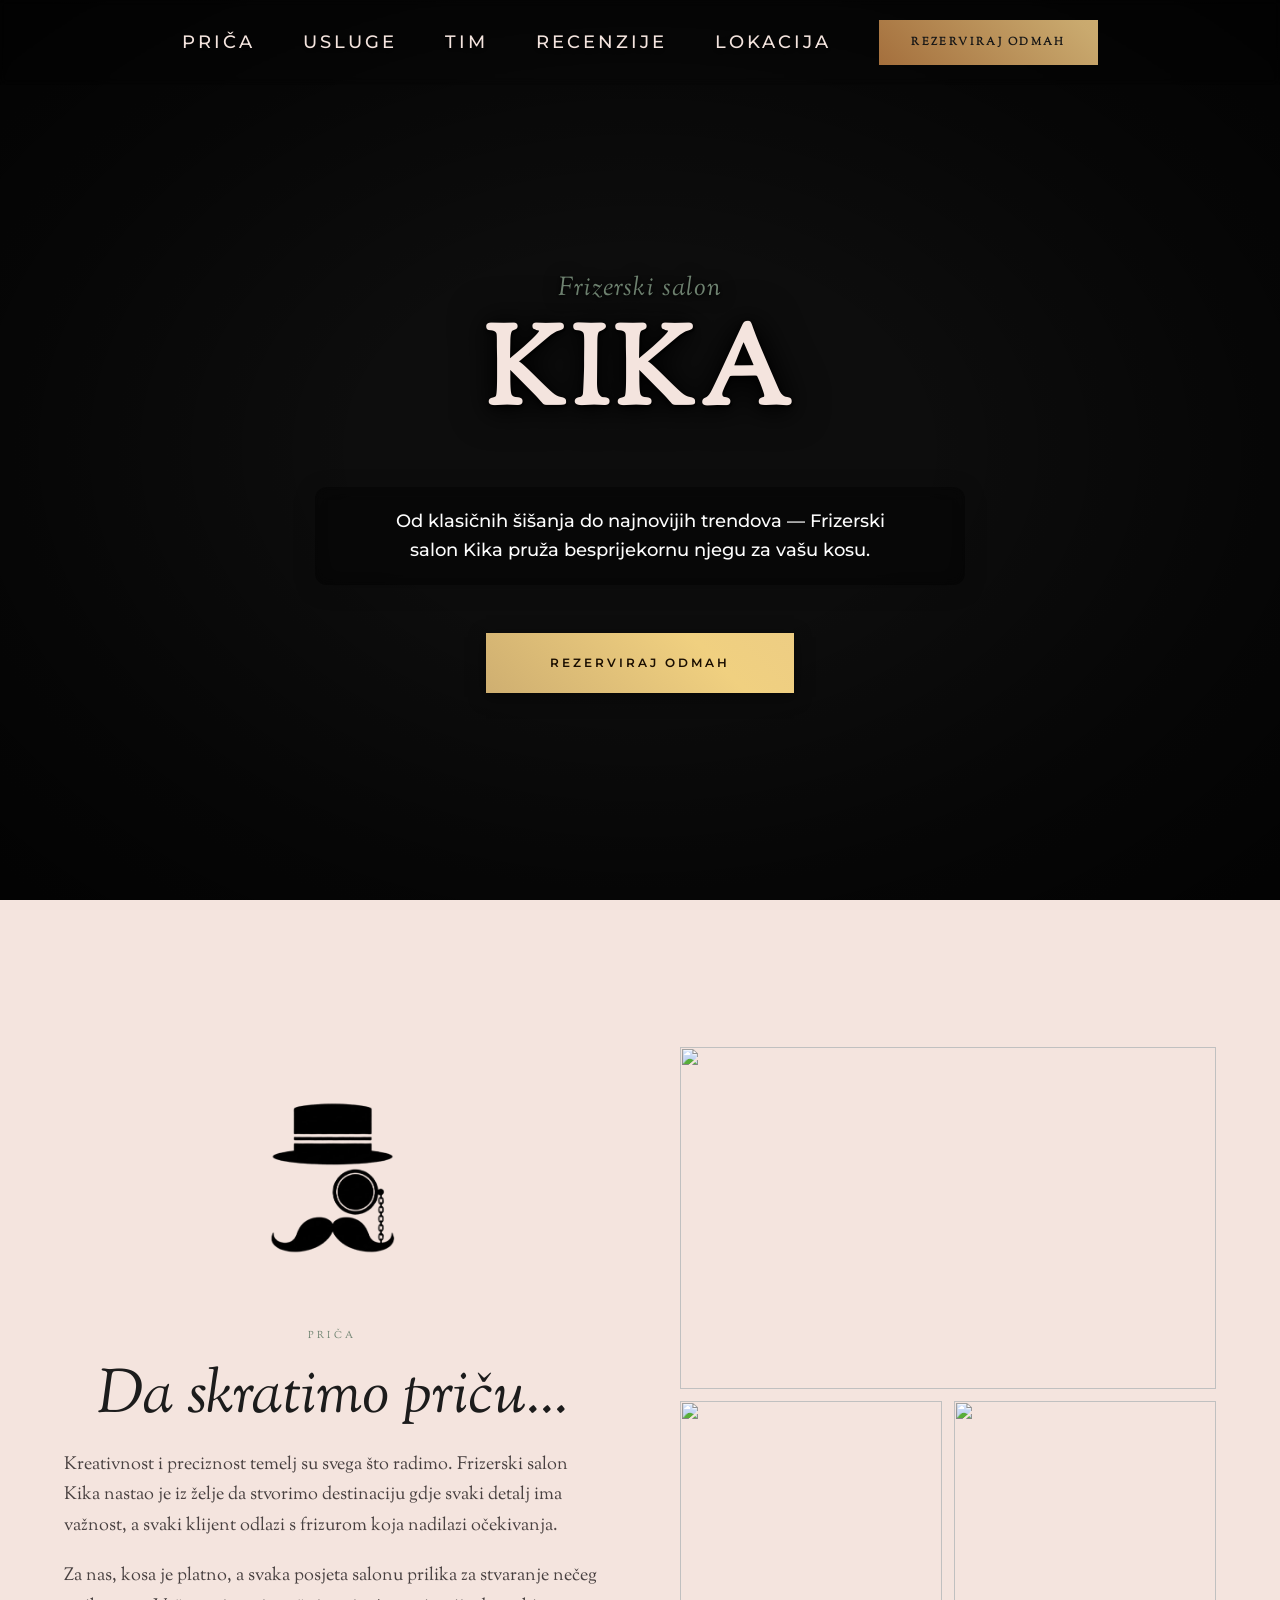
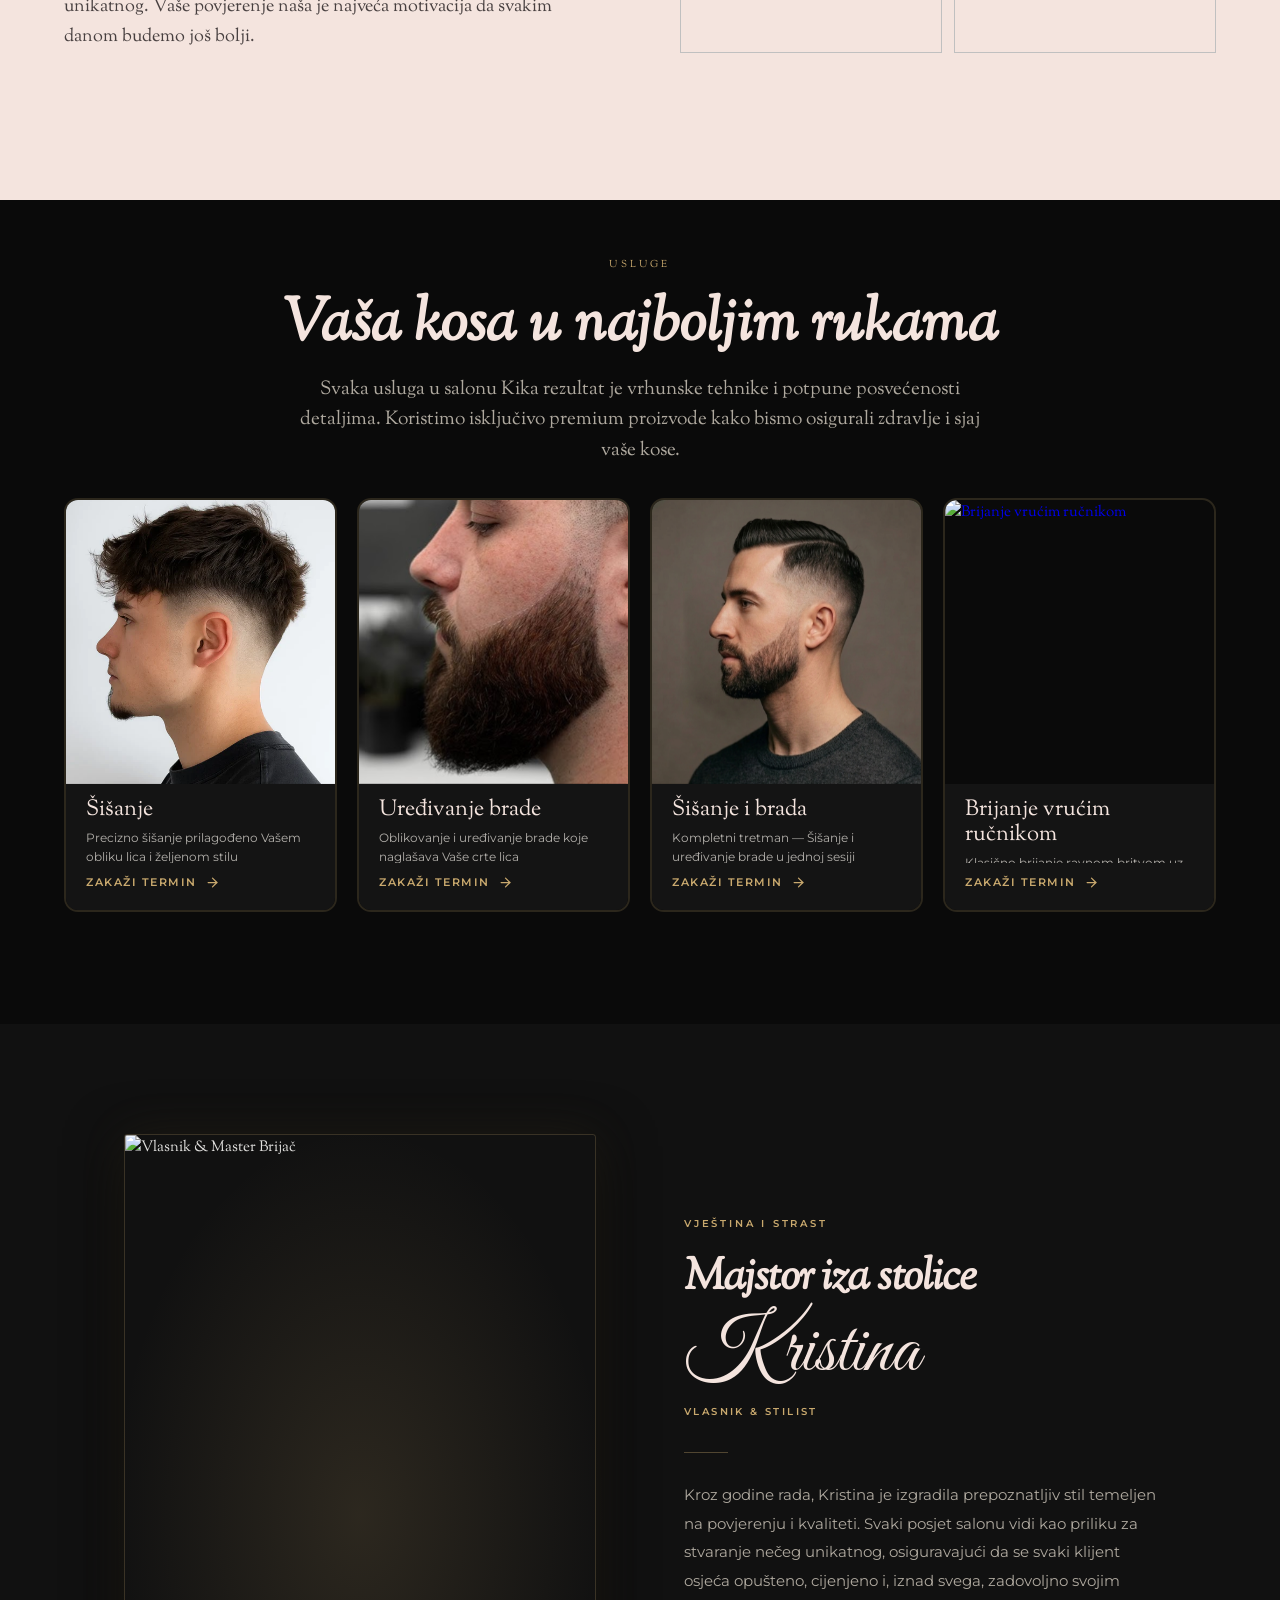
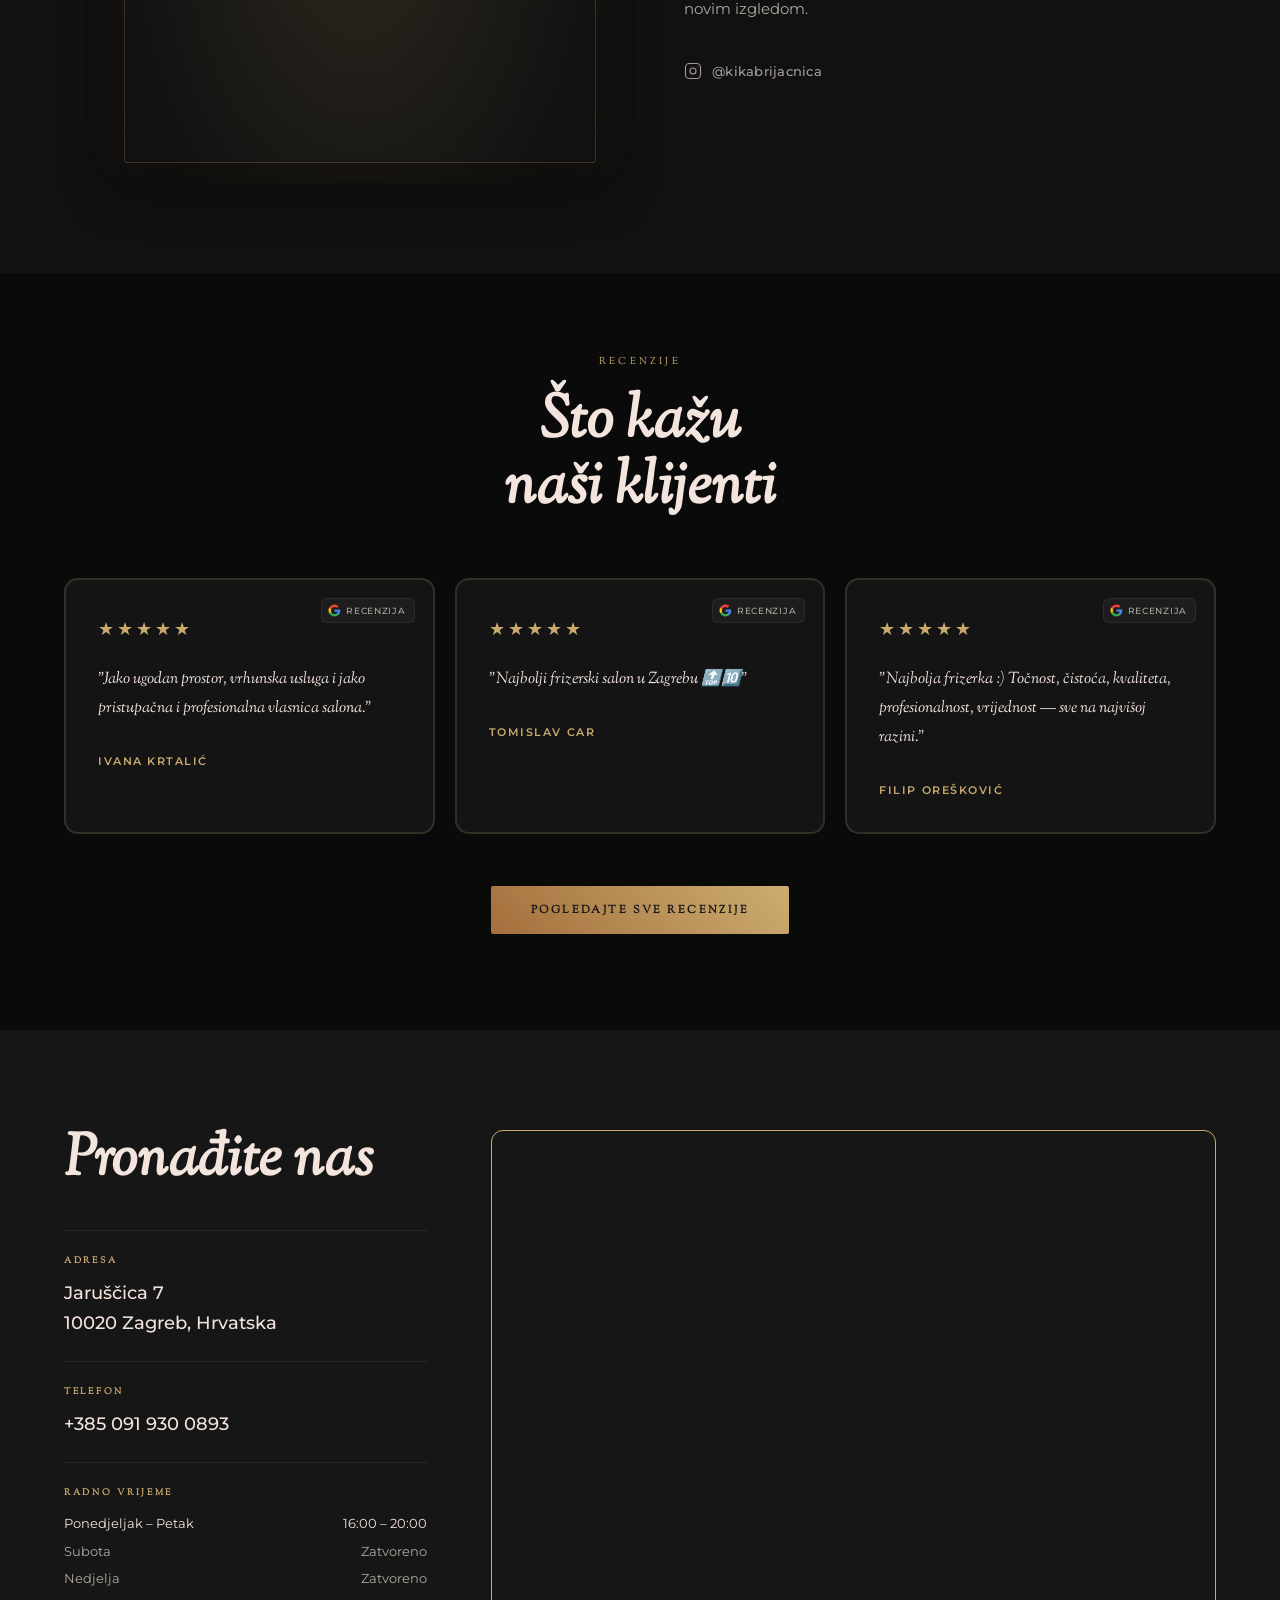
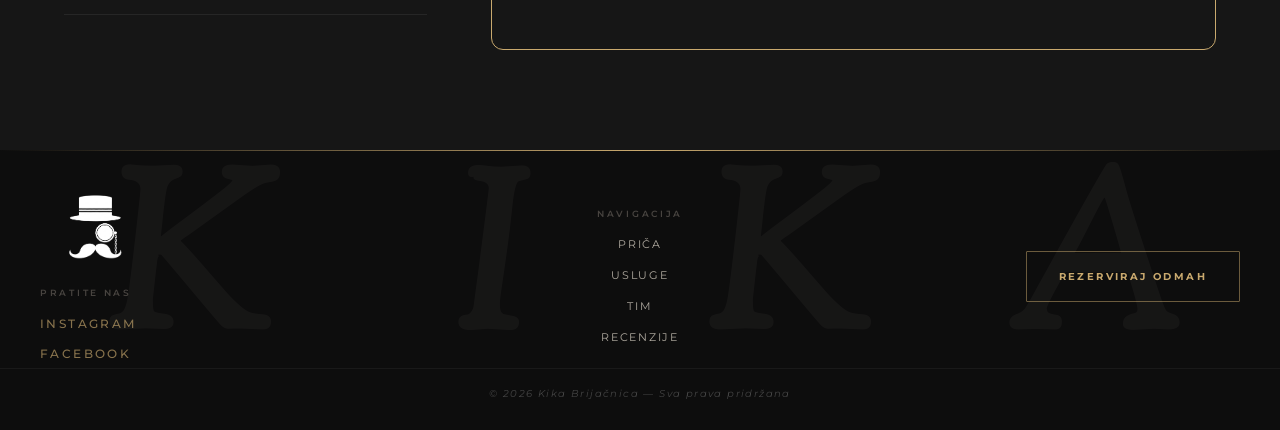
==== commit 50dd6a1e: "Remove cookie consent banner and all associated JS Deleted the banner HTML, the dedicated consent sc" ====
--- a/index.html
+++ b/index.html
@@ -2064,97 +2064,5 @@
 
 </script>
 
-<!-- ── Cookie consent banner ── -->
-<div
-  id="cookie-banner"
-  class="fixed bottom-0 left-0 right-0 z-[9999] translate-y-full opacity-0 transition-all duration-500 ease-out"
-  role="dialog"
-  aria-live="polite"
-  aria-label="Obavijest o kolačićima"
->
-  <div style="background:#141414; border-top:1px solid rgba(255,255,255,0.07); box-shadow:0 -8px 40px rgba(0,0,0,0.6), 0 -1px 0 rgba(201,169,110,0.12);">
-    <div class="max-w-screen-xl mx-auto px-5 py-5 flex flex-col gap-4 sm:flex-row sm:items-center sm:justify-between sm:gap-6">
-
-      <!-- Text -->
-      <div class="flex items-start gap-3 min-w-0">
-        <!-- Cookie icon -->
-        <svg class="shrink-0 mt-0.5" width="20" height="20" viewBox="0 0 24 24" fill="none" stroke="#c9a96e" stroke-width="1.6" stroke-linecap="round" stroke-linejoin="round">
-          <path d="M12 2a10 10 0 1 0 10 10 4 4 0 0 1-5-5 4 4 0 0 1-5-5"/>
-          <path d="M8.5 8.5v.01M16 15.5v.01M12 12v.01"/>
-        </svg>
-        <div>
-          <p class="text-sm leading-relaxed" style="color:#f0ece4;">
-            Koristimo kolačiće kako bismo poboljšali vaše iskustvo na stranici.
-            <a href="#" class="underline underline-offset-2 transition-colors duration-200" style="color:#c9a96e;" onmouseover="this.style.color='#e8c88a'" onmouseout="this.style.color='#c9a96e'">Saznajte više</a>
-            o tome kako koristimo vaše podatke.
-          </p>
-        </div>
-      </div>
-
-      <!-- Buttons -->
-      <div class="flex items-center gap-3 shrink-0">
-        <button
-          id="cookie-decline"
-          class="text-sm px-4 py-2 rounded-md transition-colors duration-200"
-          style="color:#888077; background:transparent; border:1px solid rgba(255,255,255,0.07);"
-          onmouseover="this.style.color='#f0ece4'; this.style.borderColor='rgba(255,255,255,0.18)'"
-          onmouseout="this.style.color='#888077'; this.style.borderColor='rgba(255,255,255,0.07)'"
-        >Odbij</button>
-        <button
-          id="cookie-accept"
-          class="text-sm font-medium px-5 py-2 rounded-md transition-all duration-200"
-          style="background:linear-gradient(135deg,#c9a96e,#b8904d); color:#0a0a0a; box-shadow:0 2px 12px rgba(201,169,110,0.25);"
-          onmouseover="this.style.background='linear-gradient(135deg,#e8c88a,#c9a96e)'; this.style.boxShadow='0 4px 20px rgba(201,169,110,0.4)'"
-          onmouseout="this.style.background='linear-gradient(135deg,#c9a96e,#b8904d)'; this.style.boxShadow='0 2px 12px rgba(201,169,110,0.25)'"
-        >Prihvati</button>
-      </div>
-
-    </div>
-  </div>
-</div>
-
-<script>
-  (function () {
-    var CONSENT_KEY = 'kika_cookie_consent';
-
-    function hasConsent() {
-      try {
-        return localStorage.getItem(CONSENT_KEY) === '1';
-      } catch (_) {
-        var match = document.cookie.match('(?:^|; )' + CONSENT_KEY + '=([^;]*)');
-        return match && match[1] === '1';
-      }
-    }
-
-    function saveConsent() {
-      try {
-        localStorage.setItem(CONSENT_KEY, '1');
-      } catch (_) {}
-      var exp = new Date(Date.now() + 365 * 24 * 60 * 60 * 1000).toUTCString();
-      document.cookie = CONSENT_KEY + '=1; expires=' + exp + '; path=/; SameSite=Lax';
-    }
-
-    if (hasConsent()) return;
-
-    var banner = document.getElementById('cookie-banner');
-
-    setTimeout(function () {
-      banner.classList.remove('translate-y-full', 'opacity-0');
-      banner.classList.add('translate-y-0', 'opacity-100');
-    }, 800);
-
-    document.getElementById('cookie-accept').addEventListener('click', function () {
-      saveConsent();
-      banner.classList.remove('translate-y-0', 'opacity-100');
-      banner.classList.add('translate-y-full', 'opacity-0');
-    });
-
-    document.getElementById('cookie-decline').addEventListener('click', function () {
-      banner.classList.remove('translate-y-0', 'opacity-100');
-      banner.classList.add('translate-y-full', 'opacity-0');
-    });
-  })();
-</script>
-
 </body>
 </html>
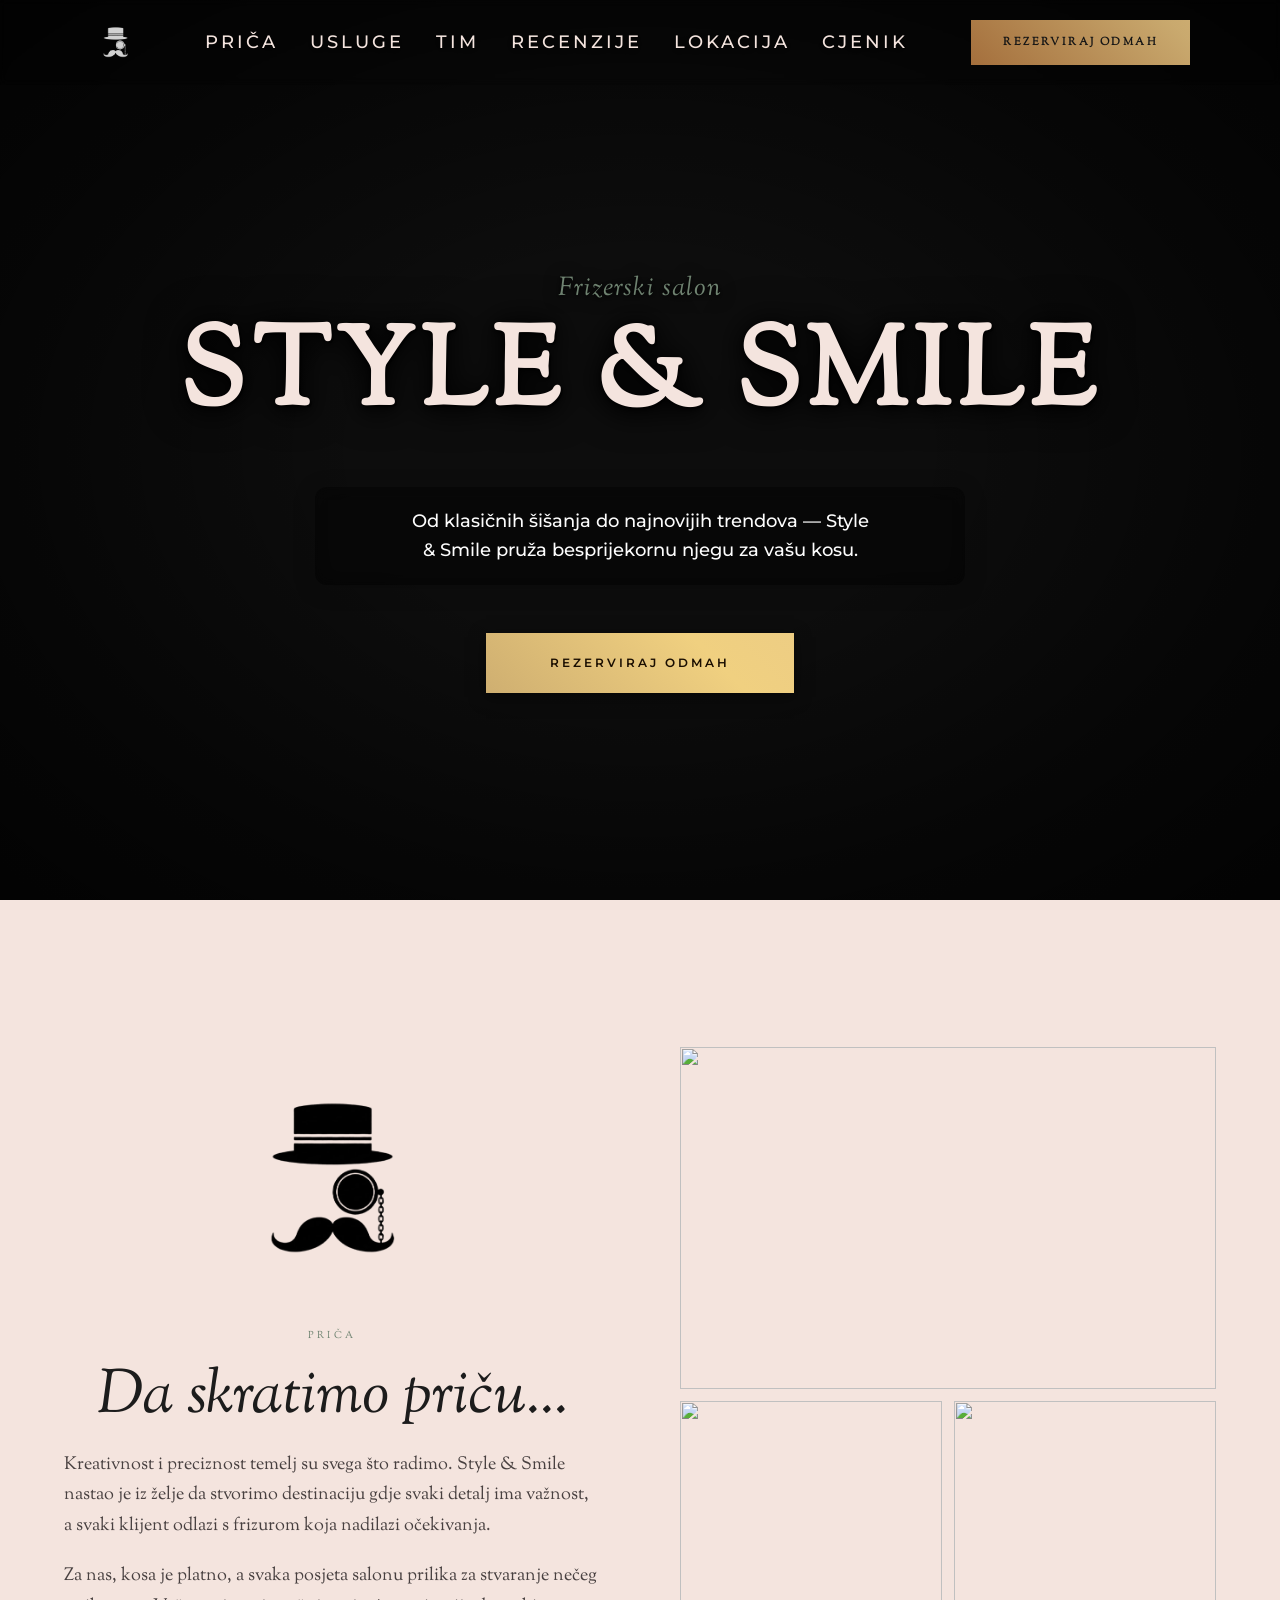
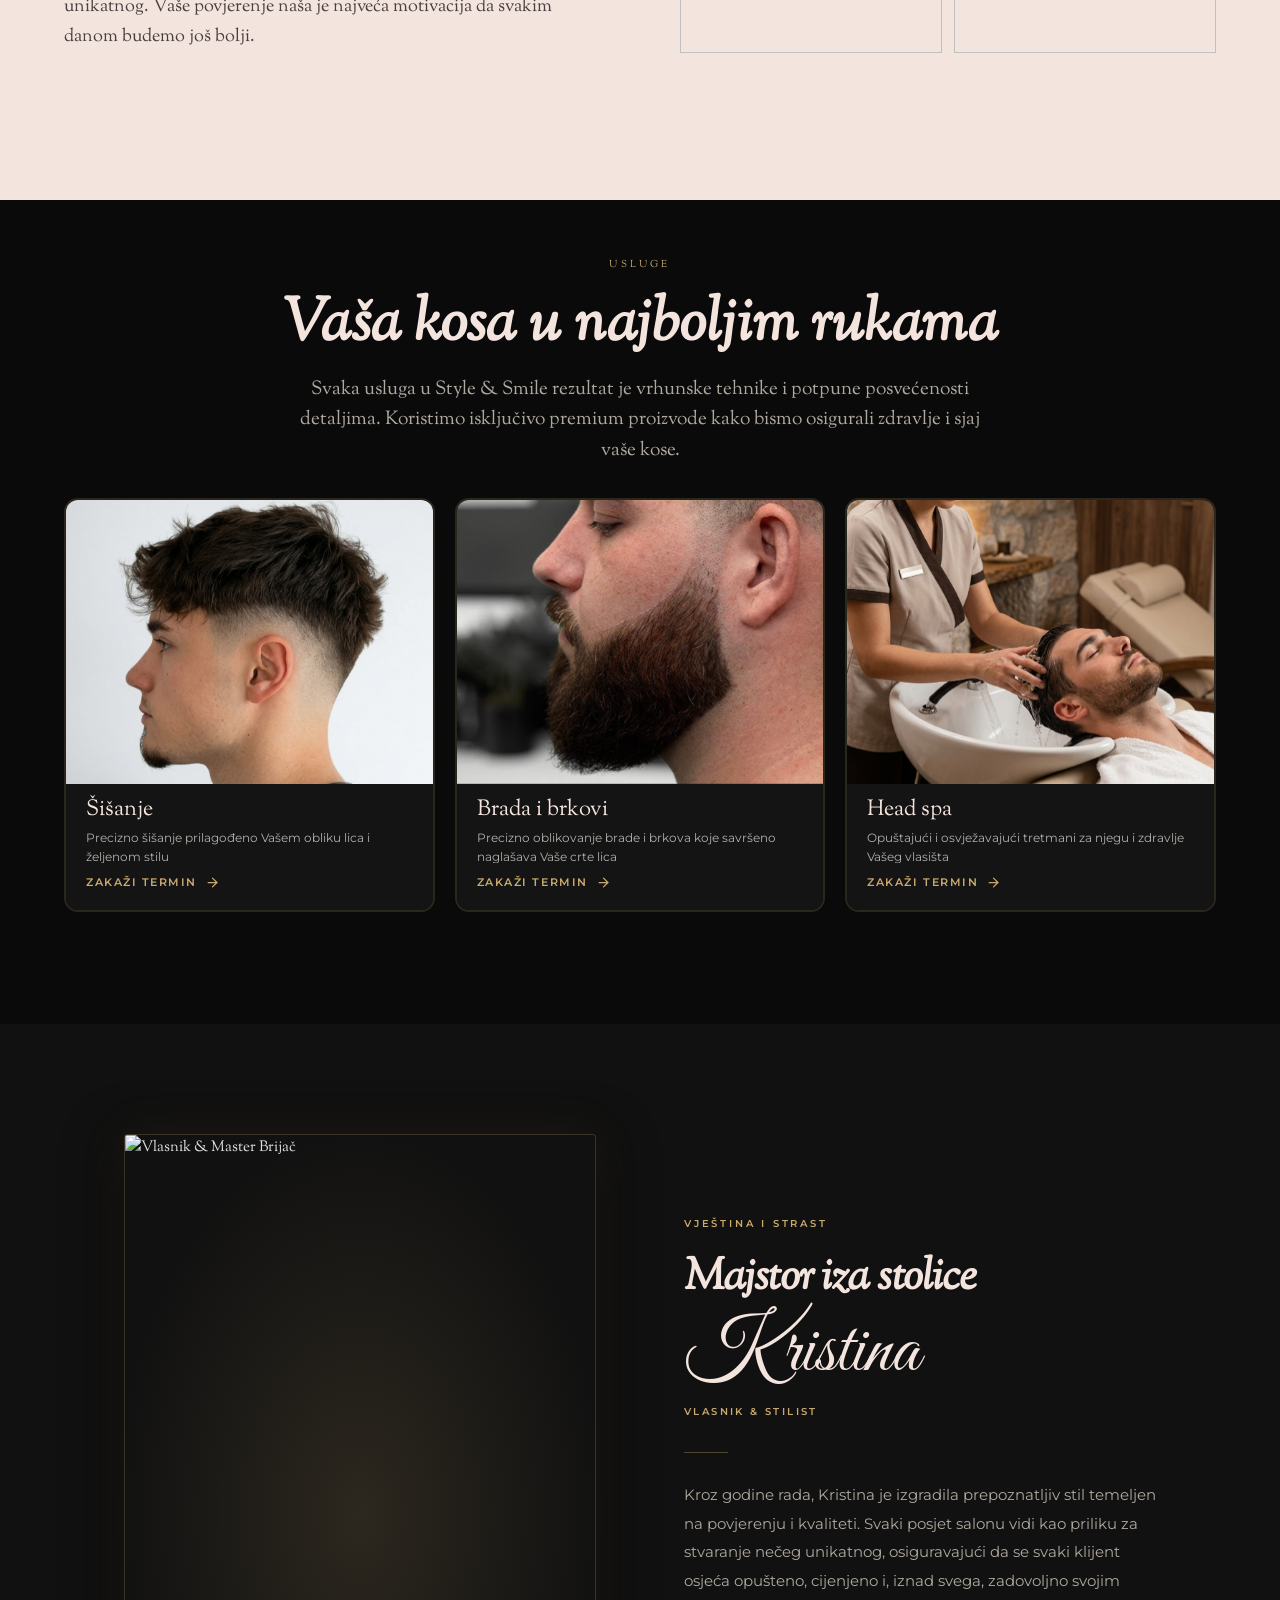
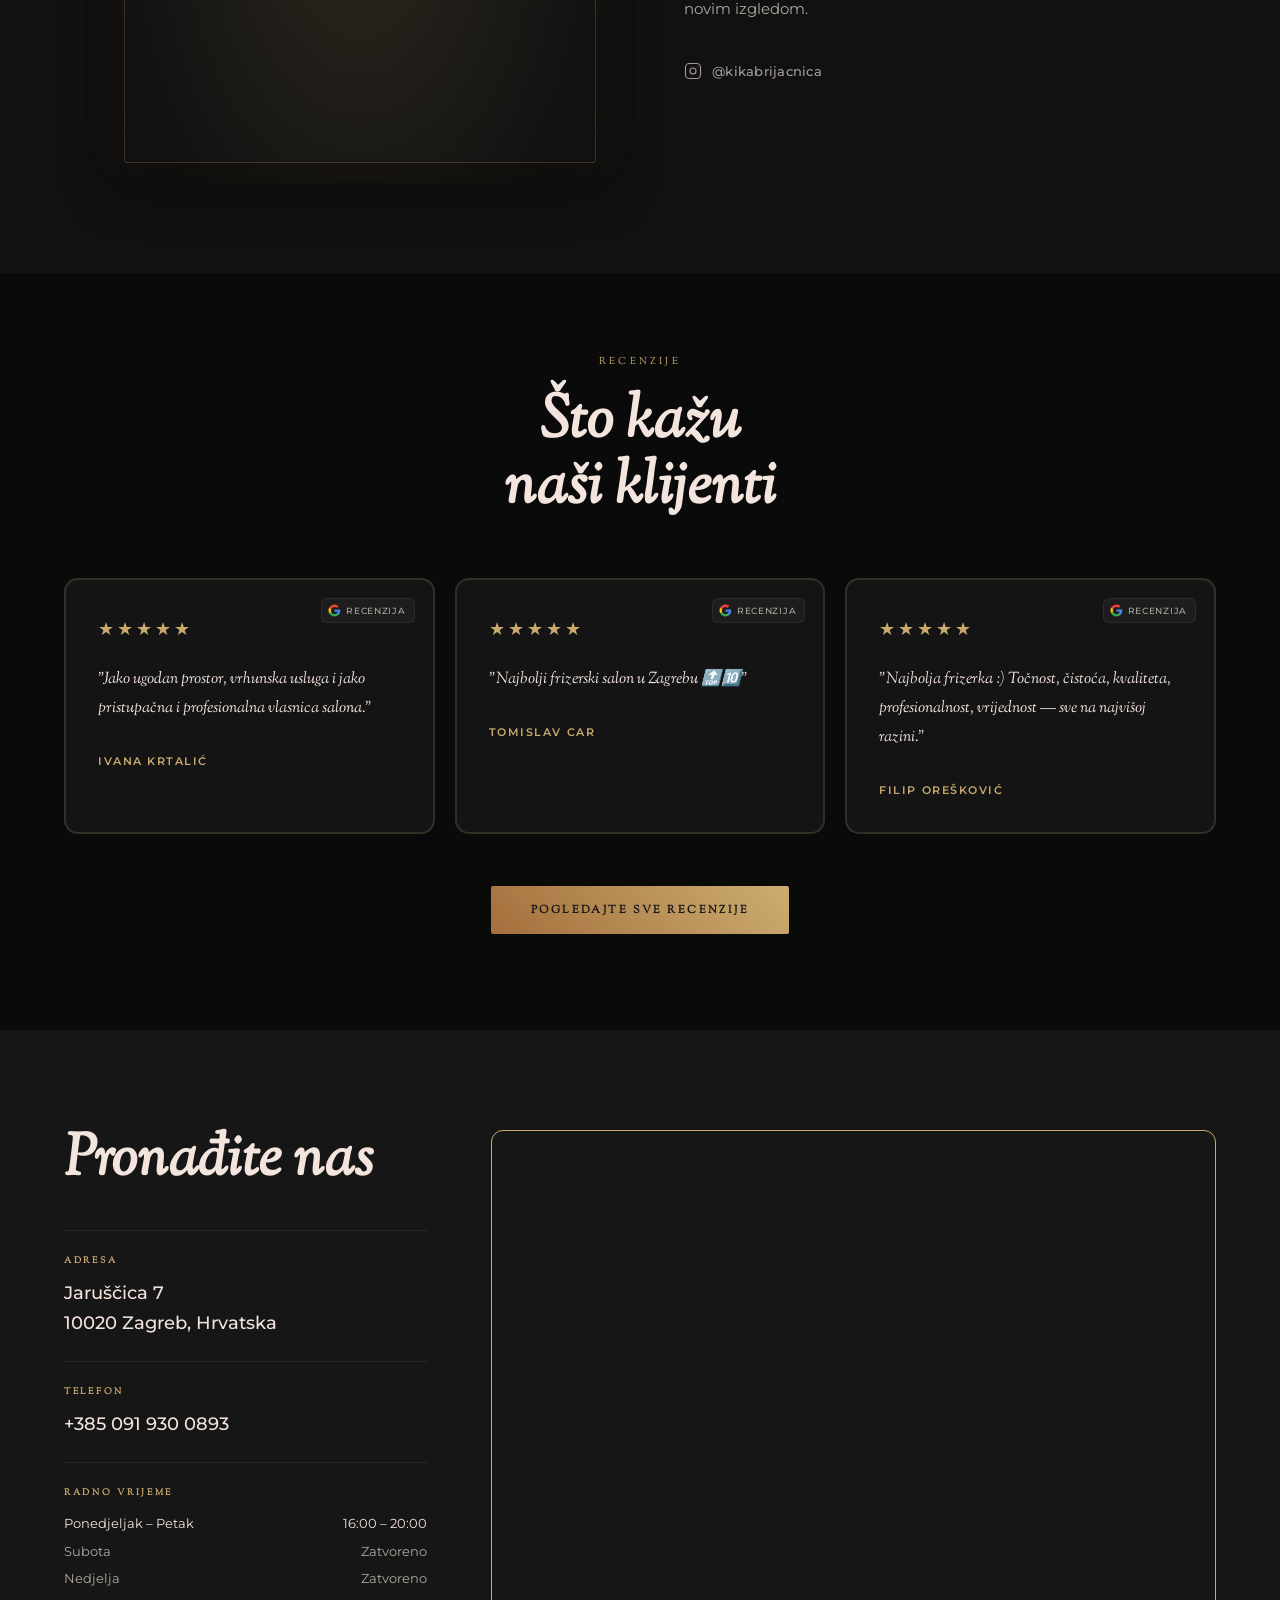
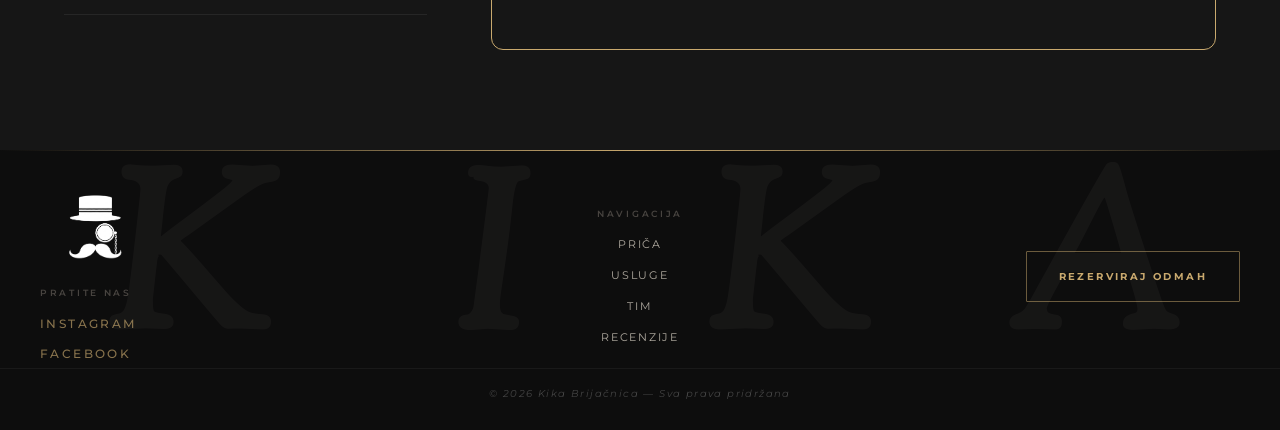
==== commit ca0f569c: "Add cijenik page, rebrand to Style & Smile, update nav and services - Add cijenik.html with full pri" ====
--- a/index.html
+++ b/index.html
@@ -3,7 +3,7 @@
 <head>
   <meta charset="UTF-8">
   <meta name="viewport" content="width=device-width, initial-scale=1.0">
-  <title>Kika Brijačnica</title>
+  <title>Style &amp; Smile — Frizerski salon</title>
   <link rel="preconnect" href="https://fonts.googleapis.com">
   <link rel="preconnect" href="https://fonts.gstatic.com" crossorigin>
   <link href="https://fonts.googleapis.com/css2?family=Sorts+Mill+Goudy:ital@0;1&family=Montserrat:wght@300;400;500;600&family=Great+Vibes&display=swap" rel="stylesheet">
@@ -38,7 +38,7 @@
       max-width: 1100px;
       display: flex;
       align-items: center;
-      justify-content: center;
+      justify-content: space-between;
       padding: 20px 0;
       transition: background 0.45s cubic-bezier(0.4,0,0.2,1),
                   padding 0.45s cubic-bezier(0.4,0,0.2,1),
@@ -47,9 +47,32 @@
     }
 
     .nav-links-desktop {
+      flex: 1;
       display: flex;
       align-items: center;
-      gap: 48px;
+      justify-content: center;
+      gap: 32px;
+    }
+
+    .nav-logo {
+      display: flex;
+      align-items: center;
+      flex-shrink: 0;
+      text-decoration: none;
+      opacity: 0.82;
+      transition: opacity 0.3s ease, transform 0.3s ease;
+    }
+
+    .nav-logo:hover {
+      opacity: 1;
+      transform: translateY(-1px);
+    }
+
+    .nav-logo img {
+      height: 36px;
+      width: auto;
+      display: block;
+      filter: brightness(0) invert(1);
     }
 
     .nav-link {
@@ -84,6 +107,7 @@
       font-size: 11px;
       font-family: 'Sorts Mill Goudy', serif;
       font-weight: 600;
+      white-space: nowrap;
       cursor: pointer;
       transition: background-position 0.5s ease, transform 0.3s ease;
       z-index: 0;
@@ -145,8 +169,9 @@
     /* ── Mobile ── */
     @media (max-width: 767px) {
       .nav-links-desktop { display: none; }
+      .nav-cta { display: none; }
       .nav-hamburger { display: flex; align-items: center; justify-content: center; }
-      .nav-bar { justify-content: flex-end; padding: 16px 0; }
+      .nav-bar { justify-content: space-between; padding: 16px 0; }
       nav#main-nav.scrolled .nav-bar {
         background: rgba(10, 10, 10, 0.82);
         backdrop-filter: blur(18px);
@@ -215,6 +240,10 @@
       object-position: center center;
       z-index: 0;
     }
+
+    /* Desktop video on by default, mobile video off */
+    .hero-video--mobile { display: none; }
+    .hero-video--desktop { display: block; }
 
     /* uniform dark veil over the full video */
     .hero::before {
@@ -451,6 +480,68 @@
       display: block;
     }
 
+    /* ─── HERO: mobile ─── */
+    @media (max-width: 768px) {
+      /* Deep charcoal base — warm radial lift at centre, no pure black */
+      .hero {
+        background:
+          radial-gradient(
+            ellipse 85% 55% at 50% 44%,
+            #252018 0%,
+            #1a1610 45%,
+            #131109 80%,
+            #0e0c08 100%
+          );
+      }
+
+      /* Soften the dark veil to a warm charcoal tint on mobile */
+      .hero::before {
+        background: rgba(18, 15, 10, 0.30);
+      }
+
+      /* Soften the edge vignette — no pure black, warm dark tone */
+      .hero::after {
+        background: radial-gradient(
+          ellipse at center,
+          transparent 28%,
+          rgba(14, 12, 8, 0.45) 62%,
+          rgba(10, 8, 5, 0.72) 100%
+        );
+      }
+
+      /* Swap to the native 9:16 portrait video on mobile */
+      .hero-video--desktop { display: none; }
+      .hero-video--mobile  {
+        display: block;
+        /* Zoom in slightly so the artwork fills more vertical space.
+           1.08 = ~4% crop per edge — keeps scissors/razor/mustache safe. */
+        transform: scale(1.08);
+        transform-origin: center center;
+      }
+      /* Reduce padding so the content box sits comfortably */
+      .hero-inner {
+        padding: 100px 20px 60px;
+      }
+      /* Slightly smaller body text, full-width glass box */
+      .hero-body {
+        font-size: 15px;
+        padding: 14px 16px;
+        max-width: 100%;
+        margin-bottom: 32px;
+      }
+      /* Compact button */
+      .cta-btn {
+        padding: 16px 36px;
+        letter-spacing: 2px;
+      }
+      /* Shrink the badge on small screens */
+      .hero-badge {
+        width: 140px;
+        height: 140px;
+        margin-bottom: 20px;
+      }
+    }
+
     /* ─── USLUGE ─── */
     .services {
       background-color: #0a0a0a;
@@ -489,7 +580,7 @@
       margin: 0 auto;
       padding: 0 64px;
       display: grid;
-      grid-template-columns: repeat(4, 1fr);
+      grid-template-columns: repeat(3, 1fr);
       gap: 20px;
     }
 
@@ -1537,14 +1628,18 @@
 <!-- NAVIGACIJA -->
 <nav id="main-nav">
   <div class="nav-bar">
+    <a href="#hero" class="nav-logo">
+      <img src="Gemini_Generated_Image_wj0z25wj0z25wj0z-removebg-preview.png" alt="Kika" width="36" height="36">
+    </a>
     <div class="nav-links-desktop">
       <a href="#prica" class="nav-link">Priča</a>
       <a href="#usluge" class="nav-link">Usluge</a>
       <a href="#tim" class="nav-link">Tim</a>
       <a href="#recenzije" class="nav-link">Recenzije</a>
       <a href="#lokacija" class="nav-link">Lokacija</a>
-      <a href="booking.html" class="nav-cta">Rezerviraj odmah</a>
+      <a href="cijenik.html" class="nav-link">Cjenik</a>
     </div>
+    <a href="booking.html" class="nav-cta">Rezerviraj odmah</a>
     <button class="nav-hamburger" id="nav-hamburger" aria-label="Otvori izbornik">
       <svg id="hamburger-icon" width="28" height="28" viewBox="0 0 32 32" fill="none" stroke="currentColor" stroke-width="2.5" stroke-linecap="round" stroke-linejoin="round">
         <line x1="4" y1="10" x2="28" y2="10"/>
@@ -1562,21 +1657,27 @@
   <a href="#tim" class="nav-link">Tim</a>
   <a href="#recenzije" class="nav-link">Recenzije</a>
   <a href="#lokacija" class="nav-link">Lokacija</a>
+  <a href="cijenik.html" class="nav-link">Cjenik</a>
   <a href="#lokacija" class="nav-cta">Rezerviraj odmah</a>
 </div>
 
 <!-- HERO -->
-<section class="hero">
-  <video class="hero-video" autoplay loop muted playsinline>
+<section class="hero" id="hero">
+  <!-- Desktop landscape video (hidden on mobile) -->
+  <video class="hero-video hero-video--desktop" autoplay loop muted playsinline>
     <source src="Take_the_existing_animation_an_Kling_30__64232.mp4" type="video/mp4">
+  </video>
+  <!-- Mobile portrait 9:16 video (hidden on desktop) -->
+  <video class="hero-video hero-video--mobile" autoplay loop muted playsinline>
+    <source src="Duration_Format_5_seconds_seam_Kling_30__07413.mp4" type="video/mp4">
   </video>
 
   <div class="hero-inner">
     <div class="hero-content">
       <span class="eyebrow">Frizerski salon</span>
-      <h1 class="hero-title">Kika</h1>
+      <h1 class="hero-title">Style &amp; Smile</h1>
       <p class="hero-body">
-        Od klasičnih šišanja do najnovijih trendova — Frizerski salon Kika pruža besprijekornu njegu za vašu kosu.
+        Od klasičnih šišanja do najnovijih trendova — Style &amp; Smile pruža besprijekornu njegu za vašu kosu.
       </p>
       <a href="booking.html" class="cta-btn">Rezerviraj odmah</a>
     </div>
@@ -1594,7 +1695,7 @@
       <span class="label">Priča</span>
       <h2>Da skratimo priču...</h2>
       <p>
-        Kreativnost i preciznost temelj su svega što radimo. Frizerski salon Kika nastao je iz želje da stvorimo destinaciju gdje svaki detalj ima važnost, a svaki klijent odlazi s frizurom koja nadilazi očekivanja.
+        Kreativnost i preciznost temelj su svega što radimo. Style &amp; Smile nastao je iz želje da stvorimo destinaciju gdje svaki detalj ima važnost, a svaki klijent odlazi s frizurom koja nadilazi očekivanja.
       </p>
       <p>
         Za nas, kosa je platno, a svaka posjeta salonu prilika za stvaranje nečeg unikatnog. Vaše povjerenje naša je najveća motivacija da svakim danom budemo još bolji.
@@ -1615,7 +1716,7 @@
   <div class="services-header">
     <span class="label">Usluge</span>
     <h2>Vaša kosa u najboljim rukama</h2>
-    <p>Svaka usluga u salonu Kika rezultat je vrhunske tehnike i potpune posvećenosti detaljima. Koristimo isključivo premium proizvode kako bismo osigurali zdravlje i sjaj vaše kose.</p>
+    <p>Svaka usluga u Style &amp; Smile rezultat je vrhunske tehnike i potpune posvećenosti detaljima. Koristimo isključivo premium proizvode kako bismo osigurali zdravlje i sjaj vaše kose.</p>
   </div>
 
   <div class="services-grid">
@@ -1623,8 +1724,8 @@
     <div class="service-slide">
       <a href="booking.html">
         <div class="service-card-img-wrap">
-          <img class="service-card-img"
-               src="Mid-Fade-Haircut_600x600.webp"
+          <img class="service-card-img haircut-img"
+               src="Gemini_Generated_Image_1nc8fx1nc8fx1nc8.png"
                alt="Klasično i moderno šišanje"
                loading="lazy">
         </div>
@@ -1643,11 +1744,11 @@
     <div class="service-slide">
       <a href="booking.html">
         <div class="service-card-img-wrap">
-          <img class="service-card-img beard-img" src="brada.jpg" alt="Uređivanje i oblikovanje brade" loading="lazy">
+          <img class="service-card-img beard-img" src="brada.jpg" alt="Uređivanje i oblikovanje brade i brkova" loading="lazy">
         </div>
         <div class="service-card-text-body">
-          <div class="service-card-title">Uređivanje brade</div>
-          <p class="service-card-desc">Oblikovanje i uređivanje brade koje naglašava Vaše crte lica</p>
+          <div class="service-card-title">Brada i brkovi</div>
+          <p class="service-card-desc">Precizno oblikovanje brade i brkova koje savršeno naglašava Vaše crte lica</p>
           <div class="service-card-link">
             Zakaži termin
             <svg viewBox="0 0 24 24"><line x1="5" y1="12" x2="19" y2="12"/><polyline points="12 5 19 12 12 19"/></svg>
@@ -1660,28 +1761,11 @@
     <div class="service-slide">
       <a href="booking.html">
         <div class="service-card-img-wrap">
-          <img class="service-card-img kombo-img" src="Gemini_Generated_Image_lo3xsrlo3xsrlo3x.png" alt="Šišanje i brada kombo tretman" loading="lazy">
+          <img class="service-card-img" src="Gemini_Generated_Image_vdp9pvdp9pvdp9pv.png" alt="Head spa tretman" loading="lazy">
         </div>
         <div class="service-card-text-body">
-          <div class="service-card-title">Šišanje i brada</div>
-          <p class="service-card-desc">Kompletni tretman — Šišanje i uređivanje brade u jednoj sesiji</p>
-          <div class="service-card-link">
-            Zakaži termin
-            <svg viewBox="0 0 24 24"><line x1="5" y1="12" x2="19" y2="12"/><polyline points="12 5 19 12 12 19"/></svg>
-          </div>
-        </div>
-        <div class="service-glow-inner"></div>
-      </a>
-    </div>
-
-    <div class="service-slide">
-      <a href="booking.html">
-        <div class="service-card-img-wrap">
-          <img class="service-card-img" src="https://placehold.co/420x460/141414/c9a96e?text=Brijanje" alt="Brijanje vrućim ručnikom" loading="lazy">
-        </div>
-        <div class="service-card-text-body">
-          <div class="service-card-title">Brijanje vrućim ručnikom</div>
-          <p class="service-card-desc">Klasično brijanje ravnom britvom uz topli ručnik — pravo iskustvo za modernog muškarca.</p>
+          <div class="service-card-title">Head spa</div>
+          <p class="service-card-desc">Opuštajući i osvježavajući tretmani za njegu i zdravlje Vašeg vlasišta</p>
           <div class="service-card-link">
             Zakaži termin
             <svg viewBox="0 0 24 24"><line x1="5" y1="12" x2="19" y2="12"/><polyline points="12 5 19 12 12 19"/></svg>
--- a/style.css
+++ b/style.css
@@ -20,6 +20,11 @@
 }
 
 /* ─── SERVICE CARD: per-image position overrides ─── */
+.haircut-img {
+  object-fit: cover !important;
+  object-position: 50% calc(1% - 20px) !important;
+}
+
 .beard-img {
   object-fit: cover !important;
   object-position: 25% center !important;
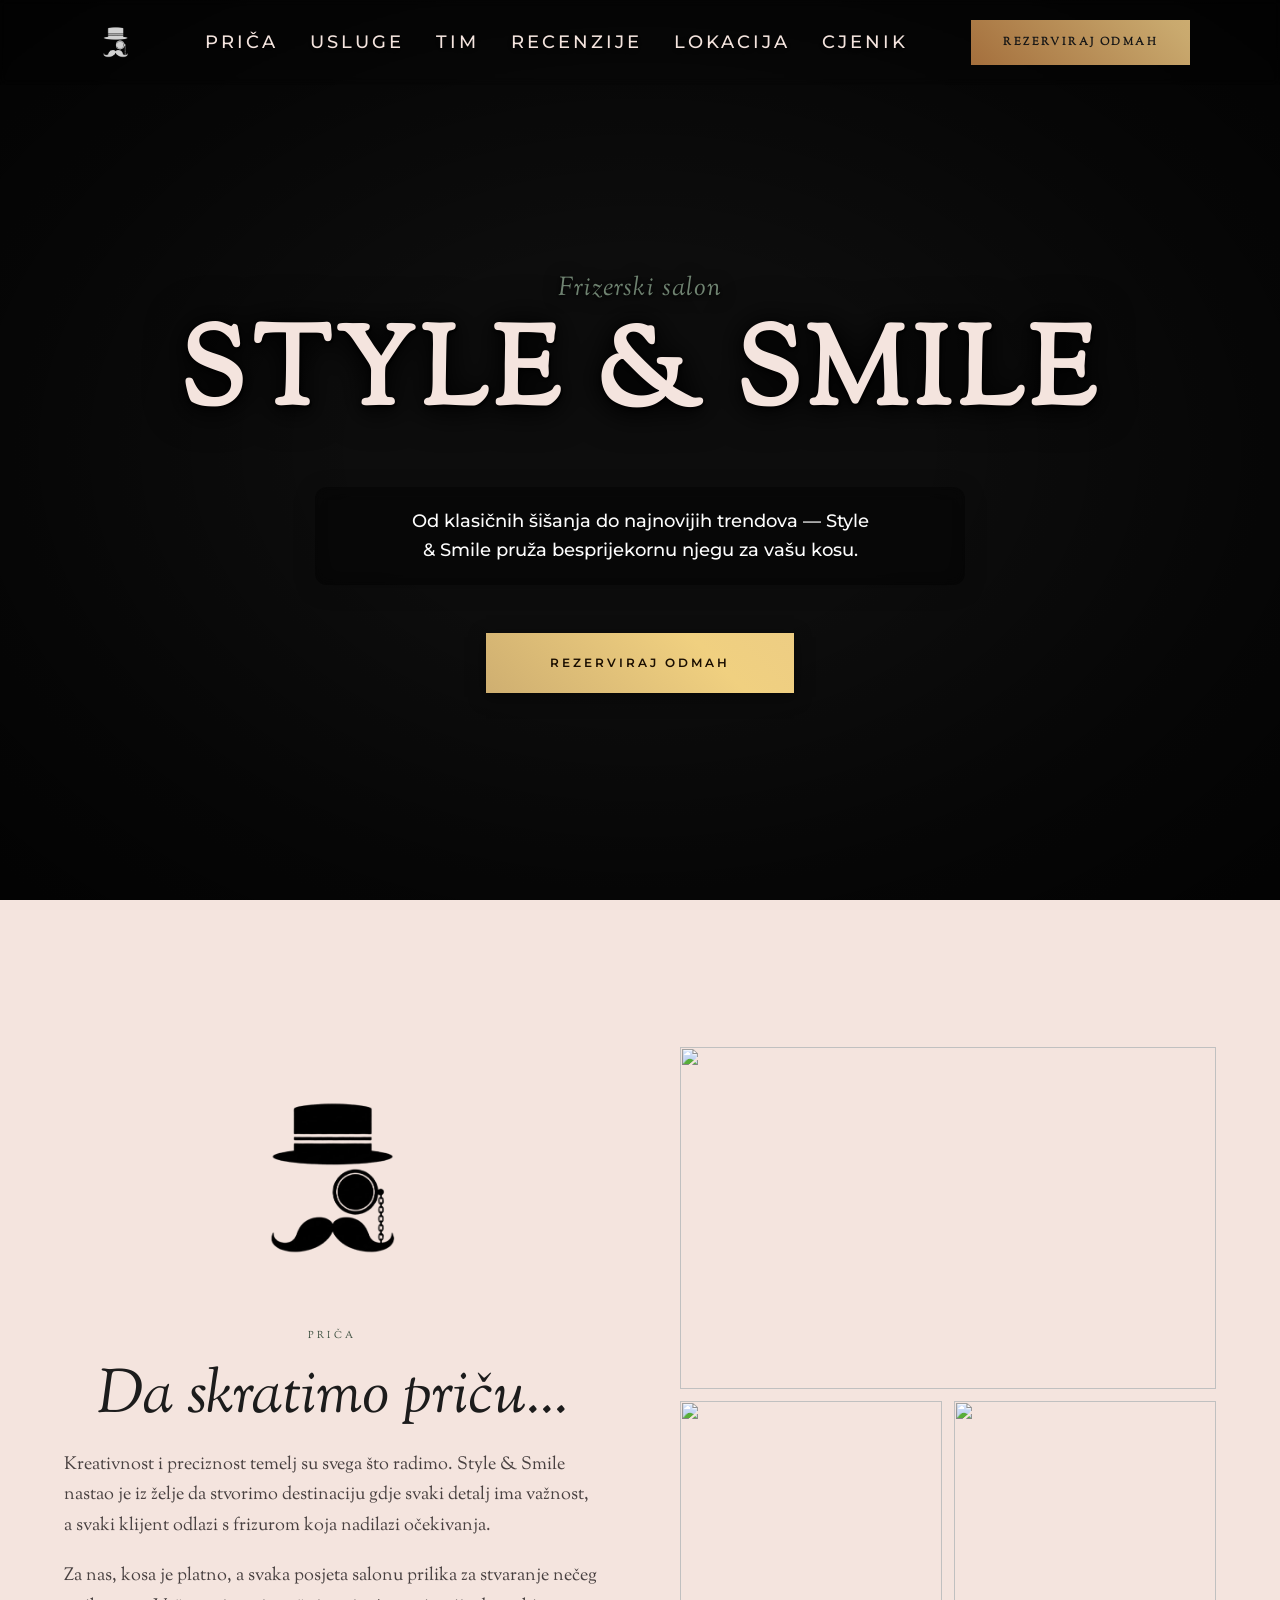
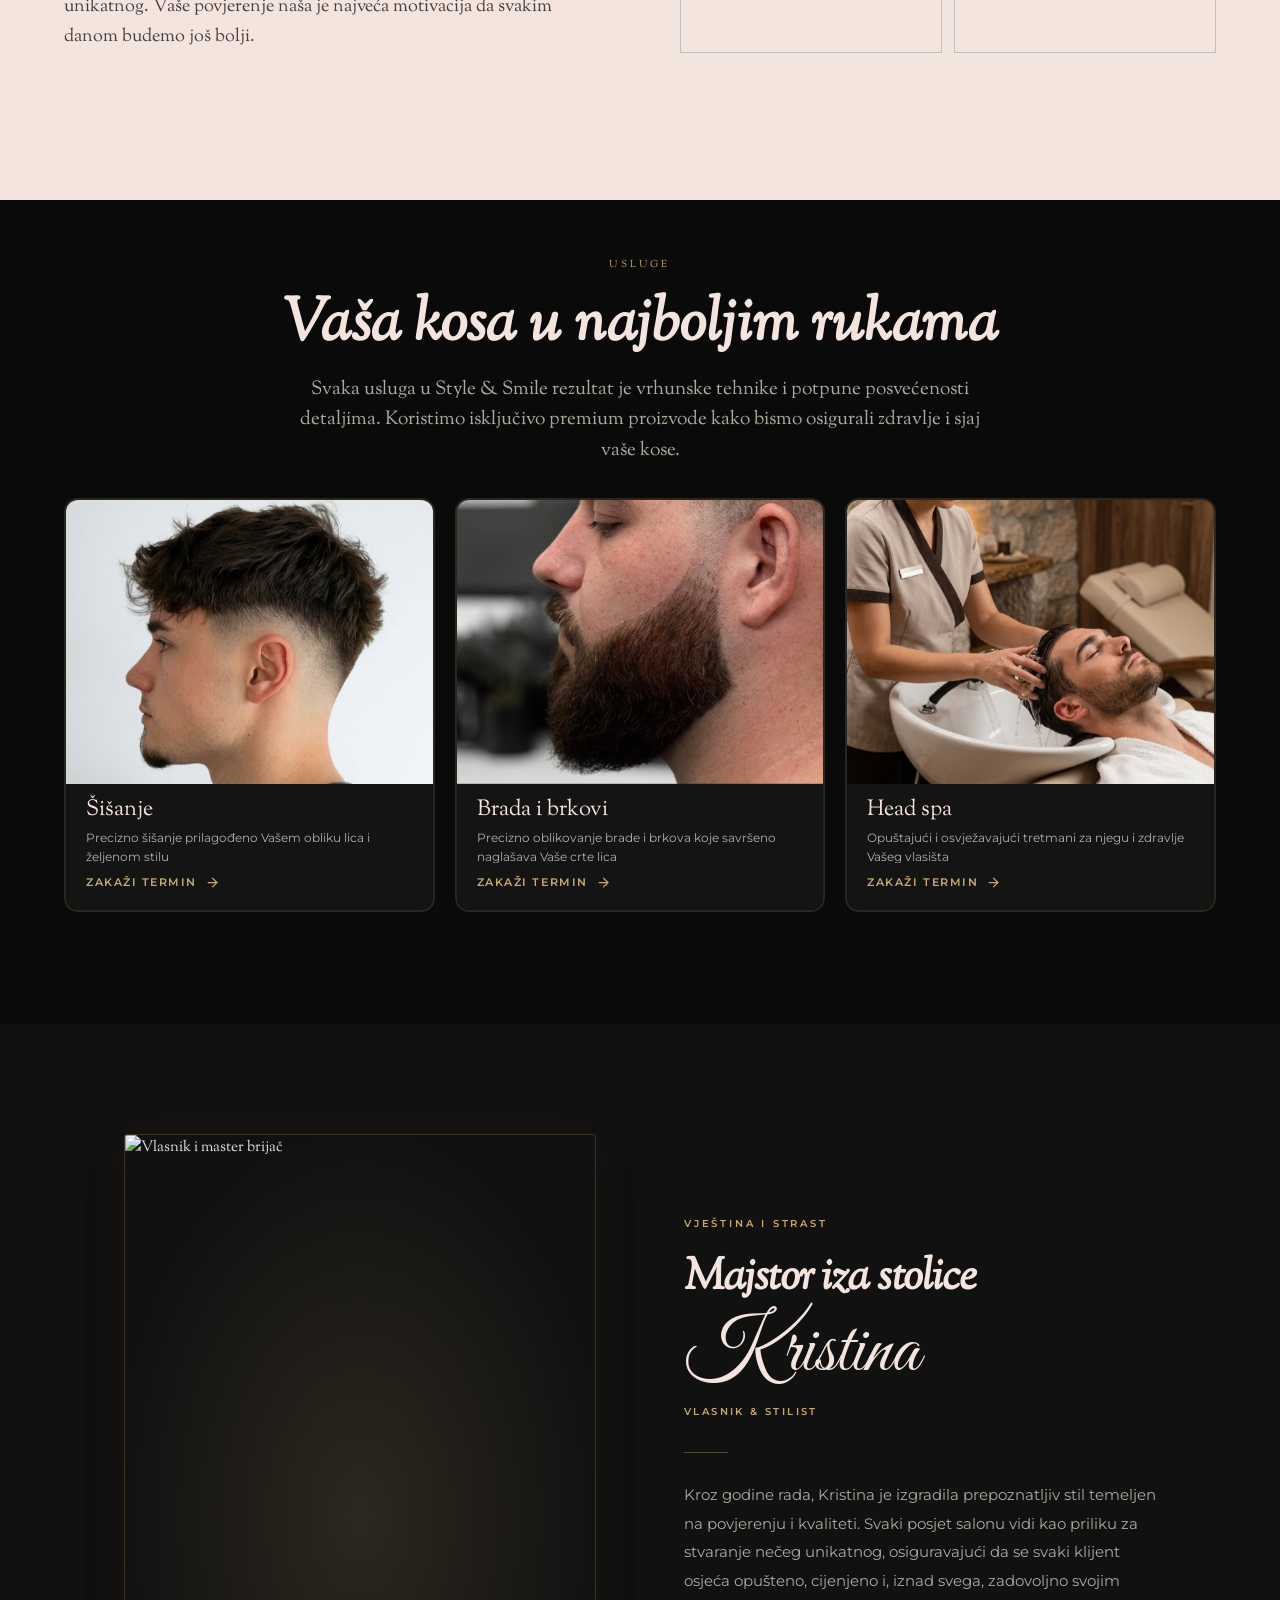
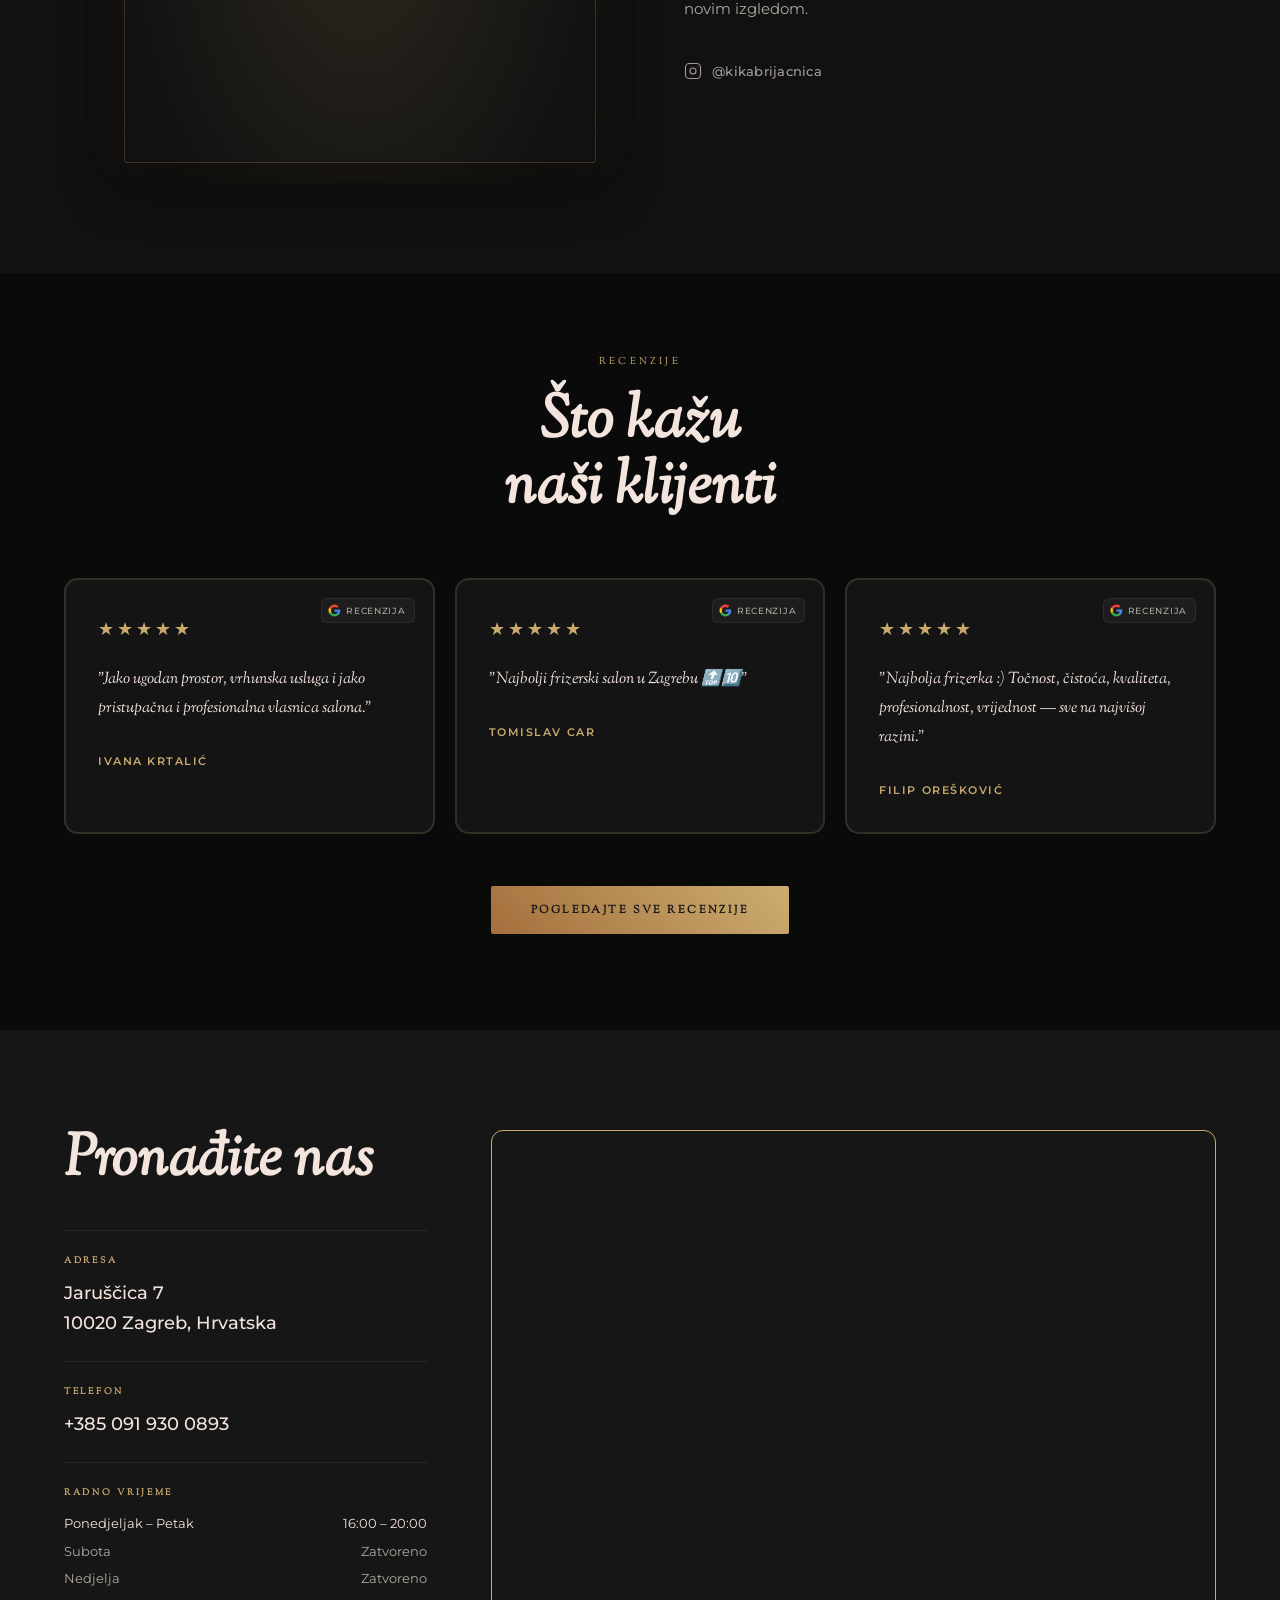
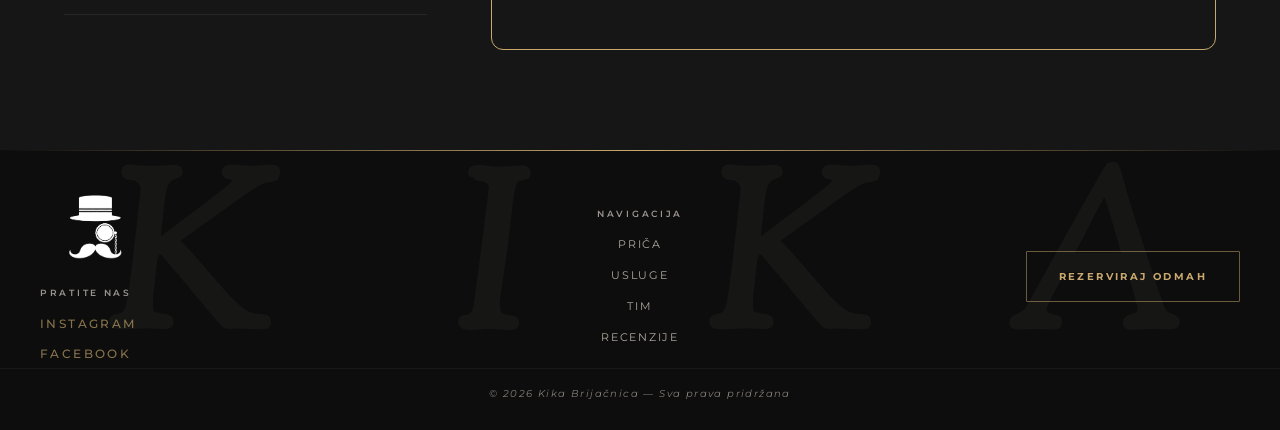
==== commit f28b6434: "Improve WCAG 2.1 AA accessibility across all pages - Fix three color contrast failures: story label " ====
--- a/index.html
+++ b/index.html
@@ -437,7 +437,7 @@
     }
 
     .story-text .label {
-      color: var(--green);
+      color: #3d5040; /* #3d5040 on cream #f4e4de = 7.0:1 contrast — was var(--green) = 3.26:1 */
       margin-bottom: 0; /* spacing handled by space-between */
     }
 
@@ -1438,7 +1438,7 @@
       font-weight: 600;
       letter-spacing: 0.3em;
       text-transform: uppercase;
-      color: #484440;
+      color: #9a9490; /* was #484440 = 2.02:1; now 6.5:1 on #0d0d0d */
       margin-bottom: 14px;
     }
 
@@ -1538,7 +1538,7 @@
     .footer-copy {
       font-family: 'Montserrat', sans-serif;
       font-size: 10px;
-      color: #444;
+      color: #847e78; /* was #444 = 2.0:1; now 4.85:1 on #0d0d0d */
       letter-spacing: 0.14em;
       font-style: italic;
     }
@@ -1626,10 +1626,10 @@
 <body>
 
 <!-- NAVIGACIJA -->
-<nav id="main-nav">
+<nav id="main-nav" aria-label="Glavna navigacija">
   <div class="nav-bar">
-    <a href="#hero" class="nav-logo">
-      <img src="Gemini_Generated_Image_wj0z25wj0z25wj0z-removebg-preview.png" alt="Kika" width="36" height="36">
+    <a href="#hero" class="nav-logo" aria-label="Povratak na vrh stranice">
+      <img src="Gemini_Generated_Image_wj0z25wj0z25wj0z-removebg-preview.png" alt="" width="36" height="36" aria-hidden="true">
     </a>
     <div class="nav-links-desktop">
       <a href="#prica" class="nav-link">Priča</a>
@@ -1640,8 +1640,8 @@
       <a href="cijenik.html" class="nav-link">Cjenik</a>
     </div>
     <a href="booking.html" class="nav-cta">Rezerviraj odmah</a>
-    <button class="nav-hamburger" id="nav-hamburger" aria-label="Otvori izbornik">
-      <svg id="hamburger-icon" width="28" height="28" viewBox="0 0 32 32" fill="none" stroke="currentColor" stroke-width="2.5" stroke-linecap="round" stroke-linejoin="round">
+    <button class="nav-hamburger" id="nav-hamburger" aria-label="Otvori izbornik" aria-expanded="false" aria-controls="nav-mobile">
+      <svg id="hamburger-icon" width="28" height="28" viewBox="0 0 32 32" fill="none" stroke="currentColor" stroke-width="2.5" stroke-linecap="round" stroke-linejoin="round" aria-hidden="true">
         <line x1="4" y1="10" x2="28" y2="10"/>
         <line x1="4" y1="16" x2="28" y2="16"/>
         <line x1="4" y1="22" x2="28" y2="22"/>
@@ -1651,7 +1651,7 @@
 </nav>
 
 <!-- Mobile menu overlay -->
-<div class="nav-mobile" id="nav-mobile">
+<div class="nav-mobile" id="nav-mobile" role="dialog" aria-modal="true" aria-label="Izbornik" aria-hidden="true">
   <a href="#prica" class="nav-link">Priča</a>
   <a href="#usluge" class="nav-link">Usluge</a>
   <a href="#tim" class="nav-link">Tim</a>
@@ -1661,14 +1661,16 @@
   <a href="#lokacija" class="nav-cta">Rezerviraj odmah</a>
 </div>
 
+<main id="main-content">
+
 <!-- HERO -->
 <section class="hero" id="hero">
   <!-- Desktop landscape video (hidden on mobile) -->
-  <video class="hero-video hero-video--desktop" autoplay loop muted playsinline>
+  <video class="hero-video hero-video--desktop" autoplay loop muted playsinline aria-hidden="true">
     <source src="Take_the_existing_animation_an_Kling_30__64232.mp4" type="video/mp4">
   </video>
   <!-- Mobile portrait 9:16 video (hidden on desktop) -->
-  <video class="hero-video hero-video--mobile" autoplay loop muted playsinline>
+  <video class="hero-video hero-video--mobile" autoplay loop muted playsinline aria-hidden="true">
     <source src="Duration_Format_5_seconds_seam_Kling_30__07413.mp4" type="video/mp4">
   </video>
 
@@ -1689,7 +1691,8 @@
   <div class="story-container">
     <div class="story-text">
       <img src="Gemini_Generated_Image_wj0z25wj0z25wj0z-removebg-preview.png"
-           alt="Kika Brijačnica logo"
+           alt=""
+           aria-hidden="true"
            loading="lazy"
            style="width:260px;height:260px;object-fit:contain;filter:invert(1);margin-bottom:0;display:block;image-rendering:auto;">
       <span class="label">Priča</span>
@@ -1722,7 +1725,7 @@
   <div class="services-grid">
 
     <div class="service-slide">
-      <a href="booking.html">
+      <a href="booking.html" aria-label="Zakaži termin za Šišanje">
         <div class="service-card-img-wrap">
           <img class="service-card-img haircut-img"
                src="Gemini_Generated_Image_1nc8fx1nc8fx1nc8.png"
@@ -1730,48 +1733,48 @@
                loading="lazy">
         </div>
         <div class="service-card-text-body">
-          <div class="service-card-title">Šišanje</div>
-          <p class="service-card-desc">Precizno šišanje prilagođeno Vašem obliku lica i željenom stilu</p>
-          <div class="service-card-link">
+          <div class="service-card-title" aria-hidden="true">Šišanje</div>
+          <p class="service-card-desc" aria-hidden="true">Precizno šišanje prilagođeno Vašem obliku lica i željenom stilu</p>
+          <div class="service-card-link" aria-hidden="true">
             Zakaži termin
-            <svg viewBox="0 0 24 24"><line x1="5" y1="12" x2="19" y2="12"/><polyline points="12 5 19 12 12 19"/></svg>
+            <svg viewBox="0 0 24 24" aria-hidden="true"><line x1="5" y1="12" x2="19" y2="12"/><polyline points="12 5 19 12 12 19"/></svg>
           </div>
         </div>
-        <div class="service-glow-inner"></div>
+        <div class="service-glow-inner" aria-hidden="true"></div>
       </a>
     </div>
 
     <div class="service-slide">
-      <a href="booking.html">
+      <a href="booking.html" aria-label="Zakaži termin za Bradu i brkove">
         <div class="service-card-img-wrap">
           <img class="service-card-img beard-img" src="brada.jpg" alt="Uređivanje i oblikovanje brade i brkova" loading="lazy">
         </div>
         <div class="service-card-text-body">
-          <div class="service-card-title">Brada i brkovi</div>
-          <p class="service-card-desc">Precizno oblikovanje brade i brkova koje savršeno naglašava Vaše crte lica</p>
-          <div class="service-card-link">
+          <div class="service-card-title" aria-hidden="true">Brada i brkovi</div>
+          <p class="service-card-desc" aria-hidden="true">Precizno oblikovanje brade i brkova koje savršeno naglašava Vaše crte lica</p>
+          <div class="service-card-link" aria-hidden="true">
             Zakaži termin
-            <svg viewBox="0 0 24 24"><line x1="5" y1="12" x2="19" y2="12"/><polyline points="12 5 19 12 12 19"/></svg>
+            <svg viewBox="0 0 24 24" aria-hidden="true"><line x1="5" y1="12" x2="19" y2="12"/><polyline points="12 5 19 12 12 19"/></svg>
           </div>
         </div>
-        <div class="service-glow-inner"></div>
+        <div class="service-glow-inner" aria-hidden="true"></div>
       </a>
     </div>
 
     <div class="service-slide">
-      <a href="booking.html">
+      <a href="booking.html" aria-label="Zakaži termin za Head spa">
         <div class="service-card-img-wrap">
           <img class="service-card-img" src="Gemini_Generated_Image_vdp9pvdp9pvdp9pv.png" alt="Head spa tretman" loading="lazy">
         </div>
         <div class="service-card-text-body">
-          <div class="service-card-title">Head spa</div>
-          <p class="service-card-desc">Opuštajući i osvježavajući tretmani za njegu i zdravlje Vašeg vlasišta</p>
-          <div class="service-card-link">
+          <div class="service-card-title" aria-hidden="true">Head spa</div>
+          <p class="service-card-desc" aria-hidden="true">Opuštajući i osvježavajući tretmani za njegu i zdravlje Vašeg vlasišta</p>
+          <div class="service-card-link" aria-hidden="true">
             Zakaži termin
-            <svg viewBox="0 0 24 24"><line x1="5" y1="12" x2="19" y2="12"/><polyline points="12 5 19 12 12 19"/></svg>
+            <svg viewBox="0 0 24 24" aria-hidden="true"><line x1="5" y1="12" x2="19" y2="12"/><polyline points="12 5 19 12 12 19"/></svg>
           </div>
         </div>
-        <div class="service-glow-inner"></div>
+        <div class="service-glow-inner" aria-hidden="true"></div>
       </a>
     </div>
 
@@ -1785,9 +1788,9 @@
 
       <!-- Lijeva strana: portret -->
       <div class="team-photo-side">
-        <div class="team-photo-glow"></div>
+        <div class="team-photo-glow" aria-hidden="true"></div>
         <div class="team-photo-frame">
-          <img src="https://placehold.co/480x640/141414/c9a96e" alt="Vlasnik & Master Brijač" loading="lazy">
+          <img src="https://placehold.co/480x640/141414/c9a96e" alt="Vlasnik i master brijač" loading="lazy">
         </div>
       </div>
 
@@ -1797,12 +1800,12 @@
         <h2>Majstor iza stolice</h2>
         <div class="team-barber-name">Kristina</div>
         <div class="team-barber-title">Vlasnik &amp; Stilist</div>
-        <div class="team-divider"></div>
+        <div class="team-divider" aria-hidden="true"></div>
         <p class="team-bio">
           Kroz godine rada, Kristina je izgradila prepoznatljiv stil temeljen na povjerenju i kvaliteti. Svaki posjet salonu vidi kao priliku za stvaranje nečeg unikatnog, osiguravajući da se svaki klijent osjeća opušteno, cijenjeno i, iznad svega, zadovoljno svojim novim izgledom.
         </p>
-        <a href="https://instagram.com/kikabrijacnica" target="_blank" rel="noopener" class="team-insta">
-          <svg viewBox="0 0 24 24" stroke-width="1.5" stroke-linecap="round" stroke-linejoin="round">
+        <a href="https://instagram.com/kikabrijacnica" target="_blank" rel="noopener" class="team-insta" aria-label="Pratite @kikabrijacnica na Instagramu (otvara novu karticu)">
+          <svg viewBox="0 0 24 24" stroke-width="1.5" stroke-linecap="round" stroke-linejoin="round" aria-hidden="true">
             <rect x="2" y="2" width="20" height="20" rx="5" ry="5"/>
             <circle cx="12" cy="12" r="4"/>
             <circle cx="17.5" cy="6.5" r="0.5" fill="currentColor" stroke="none"/>
@@ -1824,9 +1827,9 @@
   <div class="reviews-grid">
 
     <div class="review-card">
-      <div class="review-glow-inner"></div>
-      <div class="review-google-badge">
-        <svg viewBox="0 0 24 24" xmlns="http://www.w3.org/2000/svg">
+      <div class="review-glow-inner" aria-hidden="true"></div>
+      <div class="review-google-badge" aria-hidden="true">
+        <svg viewBox="0 0 24 24" xmlns="http://www.w3.org/2000/svg" aria-hidden="true">
           <path d="M22.56 12.25c0-.78-.07-1.53-.2-2.25H12v4.26h5.92c-.26 1.37-1.04 2.53-2.21 3.31v2.77h3.57c2.08-1.92 3.28-4.74 3.28-8.09z" fill="#4285F4"/>
           <path d="M12 23c2.97 0 5.46-.98 7.28-2.66l-3.57-2.77c-.98.66-2.23 1.06-3.71 1.06-2.86 0-5.29-1.93-6.16-4.53H2.18v2.84C3.99 20.53 7.7 23 12 23z" fill="#34A853"/>
           <path d="M5.84 14.09c-.22-.66-.35-1.36-.35-2.09s.13-1.43.35-2.09V7.07H2.18C1.43 8.55 1 10.22 1 12s.43 3.45 1.18 4.93l3.66-2.84c-.87-2.6-3.3-4.53-6.16-4.53z" fill="#FBBC05"/>
@@ -1834,15 +1837,15 @@
         </svg>
         Recenzija
       </div>
-      <span class="review-stars">★★★★★</span>
+      <span class="review-stars" role="img" aria-label="5 od 5 zvjezdica">★★★★★</span>
       <p class="review-quote">"Jako ugodan prostor, vrhunska usluga i jako pristupačna i profesionalna vlasnica salona."</p>
       <div class="review-author">Ivana Krtalić</div>
     </div>
 
     <div class="review-card">
-      <div class="review-glow-inner"></div>
-      <div class="review-google-badge">
-        <svg viewBox="0 0 24 24" xmlns="http://www.w3.org/2000/svg">
+      <div class="review-glow-inner" aria-hidden="true"></div>
+      <div class="review-google-badge" aria-hidden="true">
+        <svg viewBox="0 0 24 24" xmlns="http://www.w3.org/2000/svg" aria-hidden="true">
           <path d="M22.56 12.25c0-.78-.07-1.53-.2-2.25H12v4.26h5.92c-.26 1.37-1.04 2.53-2.21 3.31v2.77h3.57c2.08-1.92 3.28-4.74 3.28-8.09z" fill="#4285F4"/>
           <path d="M12 23c2.97 0 5.46-.98 7.28-2.66l-3.57-2.77c-.98.66-2.23 1.06-3.71 1.06-2.86 0-5.29-1.93-6.16-4.53H2.18v2.84C3.99 20.53 7.7 23 12 23z" fill="#34A853"/>
           <path d="M5.84 14.09c-.22-.66-.35-1.36-.35-2.09s.13-1.43.35-2.09V7.07H2.18C1.43 8.55 1 10.22 1 12s.43 3.45 1.18 4.93l3.66-2.84c-.87-2.6-3.3-4.53-6.16-4.53z" fill="#FBBC05"/>
@@ -1850,15 +1853,15 @@
         </svg>
         Recenzija
       </div>
-      <span class="review-stars">★★★★★</span>
+      <span class="review-stars" role="img" aria-label="5 od 5 zvjezdica">★★★★★</span>
       <p class="review-quote">"Najbolji frizerski salon u Zagrebu 🔝🔟"</p>
       <div class="review-author">Tomislav Car</div>
     </div>
 
     <div class="review-card">
-      <div class="review-glow-inner"></div>
-      <div class="review-google-badge">
-        <svg viewBox="0 0 24 24" xmlns="http://www.w3.org/2000/svg">
+      <div class="review-glow-inner" aria-hidden="true"></div>
+      <div class="review-google-badge" aria-hidden="true">
+        <svg viewBox="0 0 24 24" xmlns="http://www.w3.org/2000/svg" aria-hidden="true">
           <path d="M22.56 12.25c0-.78-.07-1.53-.2-2.25H12v4.26h5.92c-.26 1.37-1.04 2.53-2.21 3.31v2.77h3.57c2.08-1.92 3.28-4.74 3.28-8.09z" fill="#4285F4"/>
           <path d="M12 23c2.97 0 5.46-.98 7.28-2.66l-3.57-2.77c-.98.66-2.23 1.06-3.71 1.06-2.86 0-5.29-1.93-6.16-4.53H2.18v2.84C3.99 20.53 7.7 23 12 23z" fill="#34A853"/>
           <path d="M5.84 14.09c-.22-.66-.35-1.36-.35-2.09s.13-1.43.35-2.09V7.07H2.18C1.43 8.55 1 10.22 1 12s.43 3.45 1.18 4.93l3.66-2.84c-.87-2.6-3.3-4.53-6.16-4.53z" fill="#FBBC05"/>
@@ -1866,7 +1869,7 @@
         </svg>
         Recenzija
       </div>
-      <span class="review-stars">★★★★★</span>
+      <span class="review-stars" role="img" aria-label="5 od 5 zvjezdica">★★★★★</span>
       <p class="review-quote">"Najbolja frizerka :) Točnost, čistoća, kvaliteta, profesionalnost, vrijednost — sve na najvišoj razini."</p>
       <div class="review-author">Filip Orešković</div>
     </div>
@@ -1918,6 +1921,8 @@
   </div>
 </section>
 
+</main>
+
 <!-- FOOTER -->
 <footer>
 
@@ -1952,7 +1957,7 @@
 
       <div class="footer-center">
         <div class="footer-col-label">Navigacija</div>
-        <nav class="footer-nav">
+        <nav class="footer-nav" aria-label="Navigacija na stranici">
           <a href="#prica">Priča</a>
           <a href="#usluge">Usluge</a>
           <a href="#tim">Tim</a>
@@ -1999,6 +2004,8 @@
       mobileMenu.classList.toggle('open', menuOpen);
       document.body.style.overflow = menuOpen ? 'hidden' : '';
       document.getElementById('hamburger-icon').innerHTML = menuOpen ? CLOSE_SVG : HAMBURGER_SVG;
+      hamburger.setAttribute('aria-expanded', menuOpen ? 'true' : 'false');
+      mobileMenu.setAttribute('aria-hidden', menuOpen ? 'false' : 'true');
     });
 
     mobileLinks.forEach(function (link) {
@@ -2007,6 +2014,8 @@
         mobileMenu.classList.remove('open');
         document.body.style.overflow = '';
         document.getElementById('hamburger-icon').innerHTML = HAMBURGER_SVG;
+        hamburger.setAttribute('aria-expanded', 'false');
+        mobileMenu.setAttribute('aria-hidden', 'true');
       });
     });
   })();
--- a/style.css
+++ b/style.css
@@ -46,3 +46,30 @@
   -webkit-font-smoothing: antialiased;
   -moz-osx-font-smoothing: grayscale;
 }
+
+/* ─── ACCESSIBILITY: FOCUS VISIBLE ─── */
+/* Remove focus ring for mouse/touch; keep it for keyboard navigation only */
+*:focus:not(:focus-visible) {
+  outline: none;
+}
+
+*:focus-visible {
+  outline: 2px solid #c9a96e;
+  outline-offset: 4px;
+  border-radius: 3px;
+  box-shadow: 0 0 0 4px rgba(201, 169, 110, 0.22);
+}
+
+/* Circular focus ring for logo */
+.nav-logo:focus-visible {
+  outline: 2px solid #c9a96e;
+  outline-offset: 6px;
+  border-radius: 50%;
+  box-shadow: 0 0 0 4px rgba(201, 169, 110, 0.22);
+}
+
+/* On light cream backgrounds — story section uses dark green ring */
+.story *:focus-visible {
+  outline-color: #3d5040;
+  box-shadow: 0 0 0 4px rgba(61, 80, 64, 0.22);
+}
